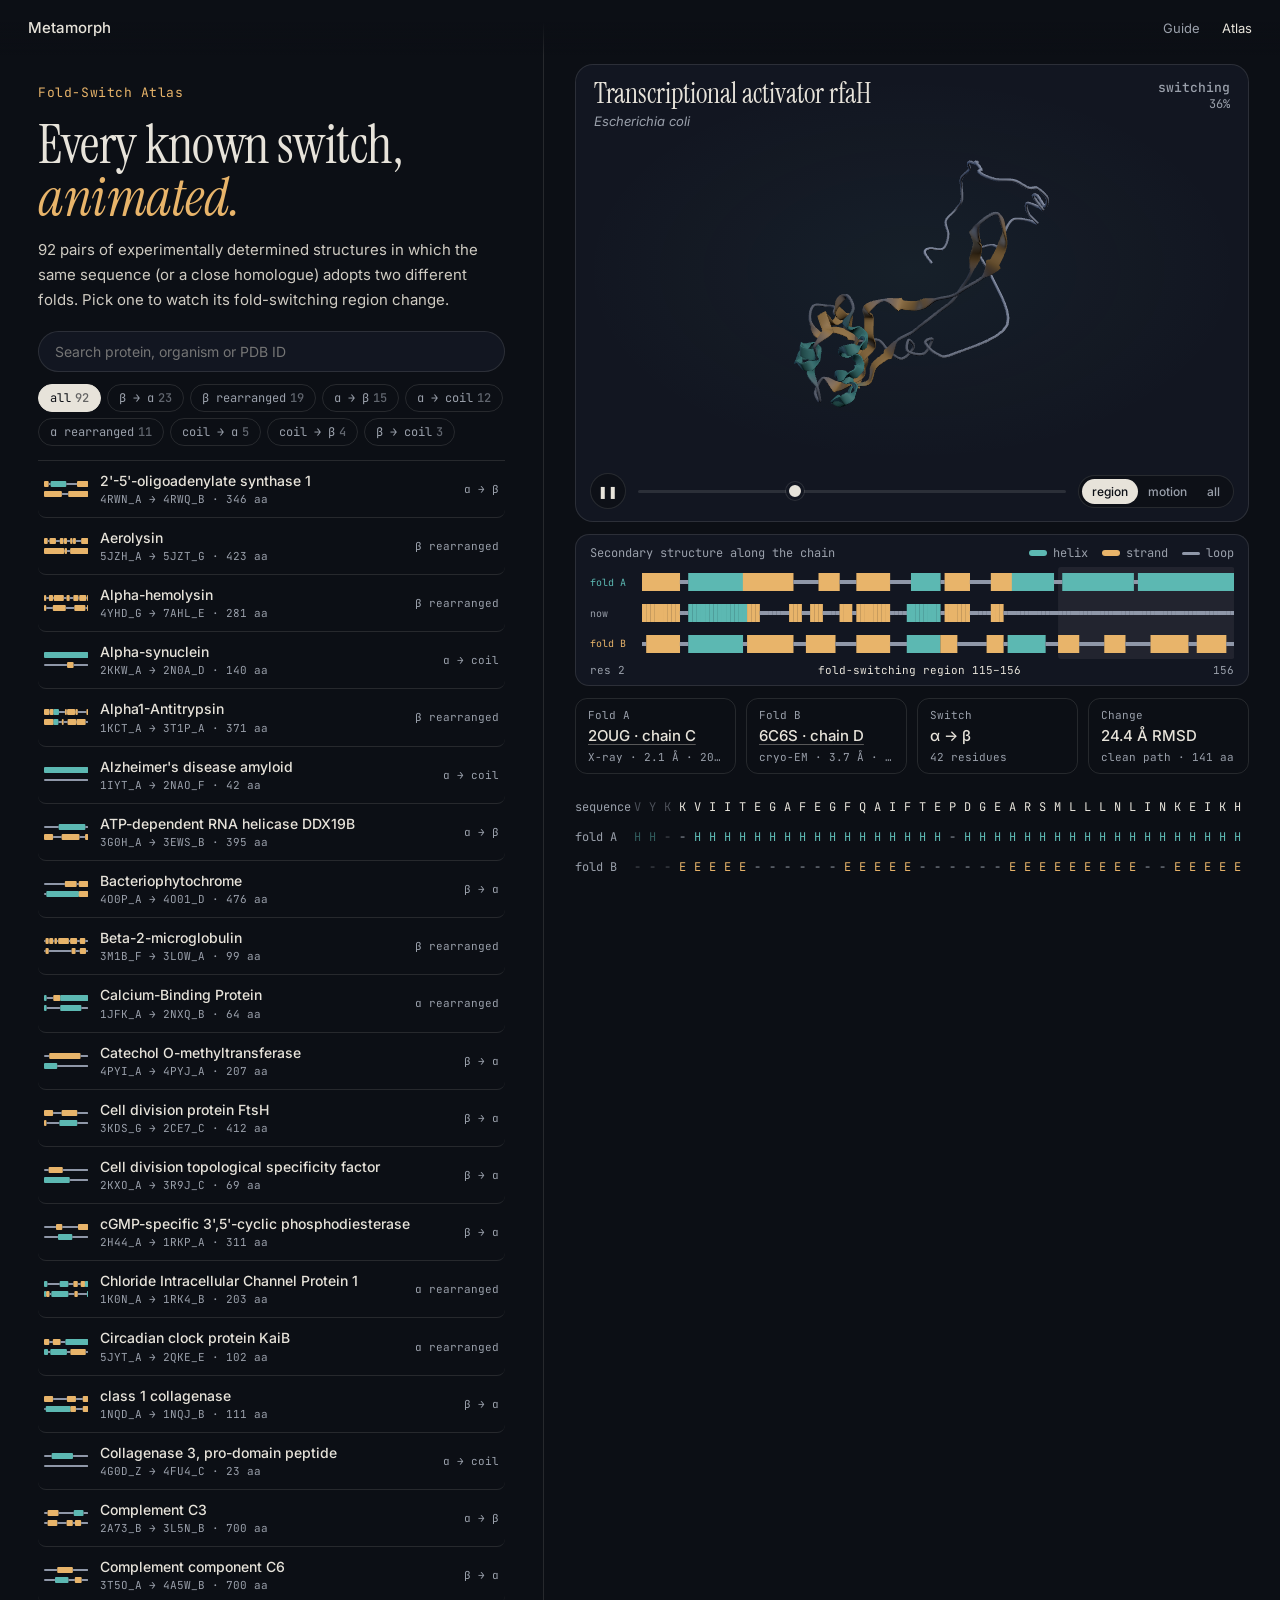
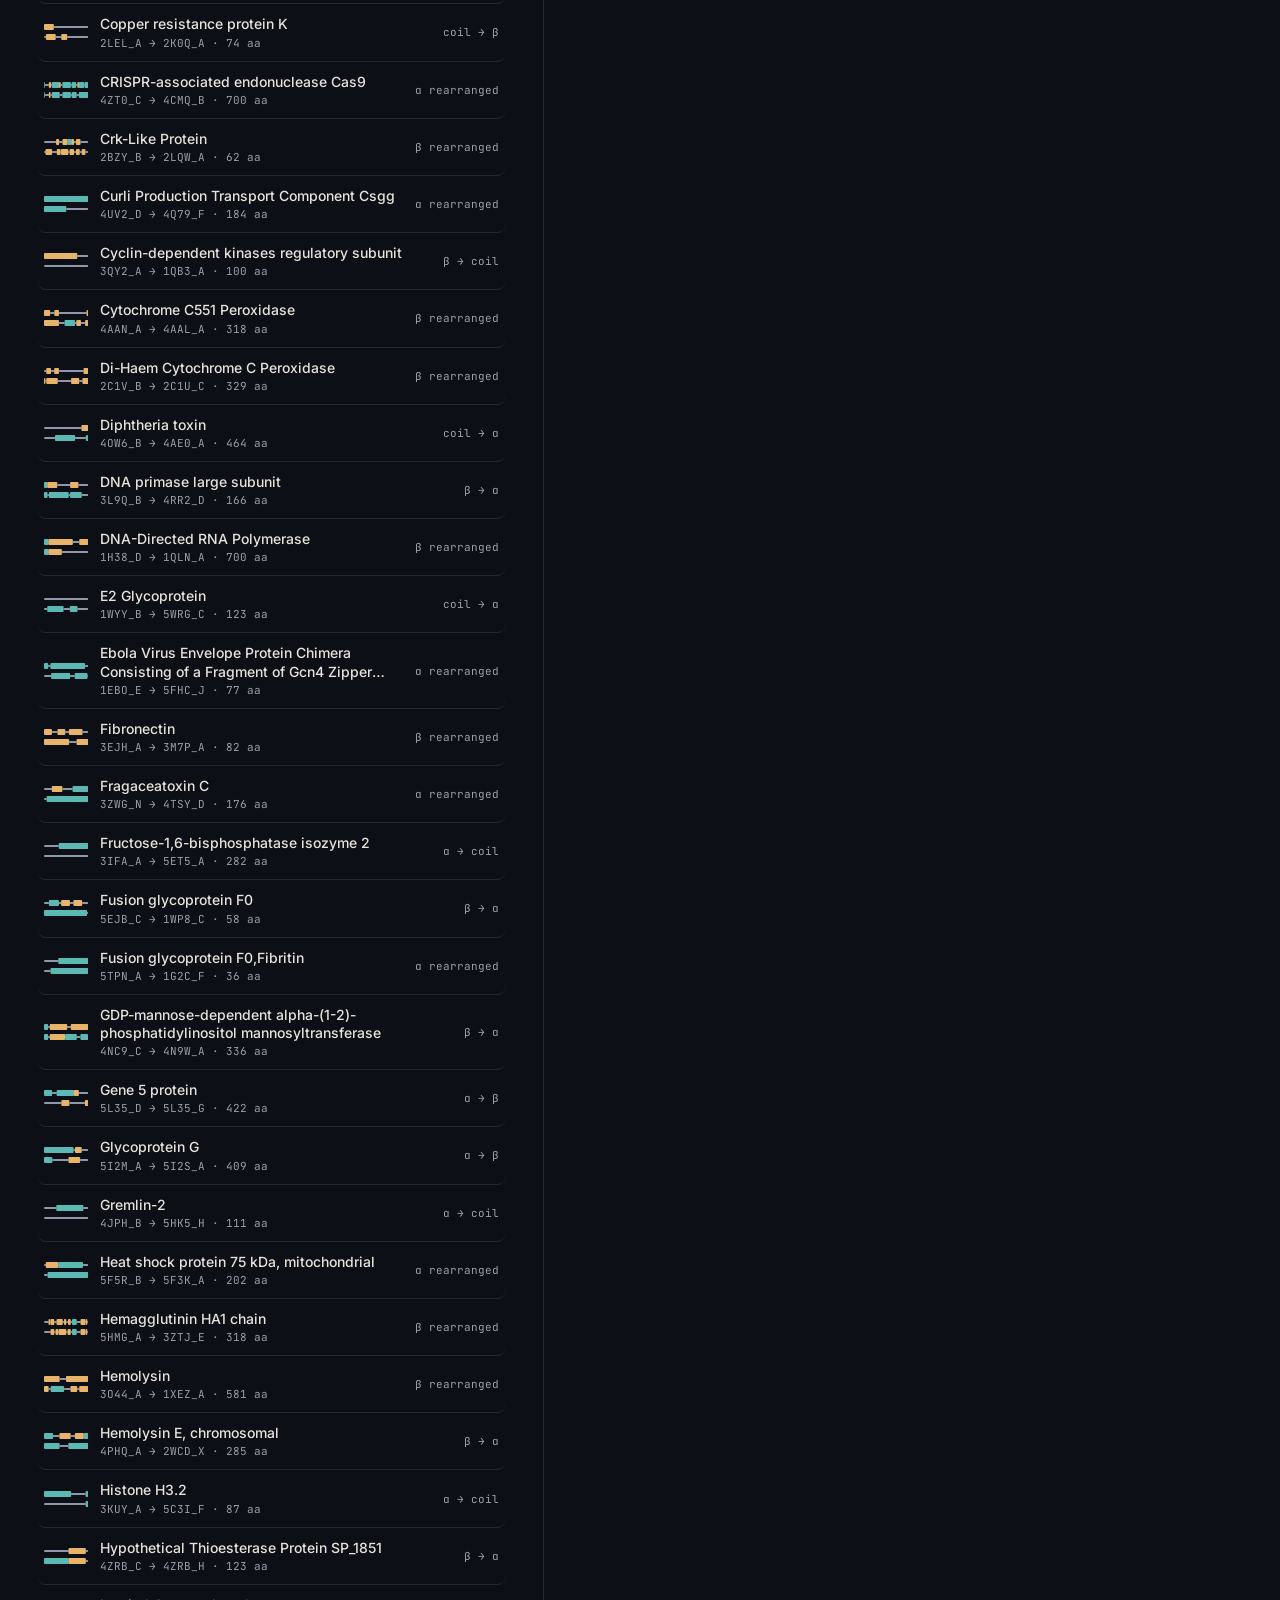
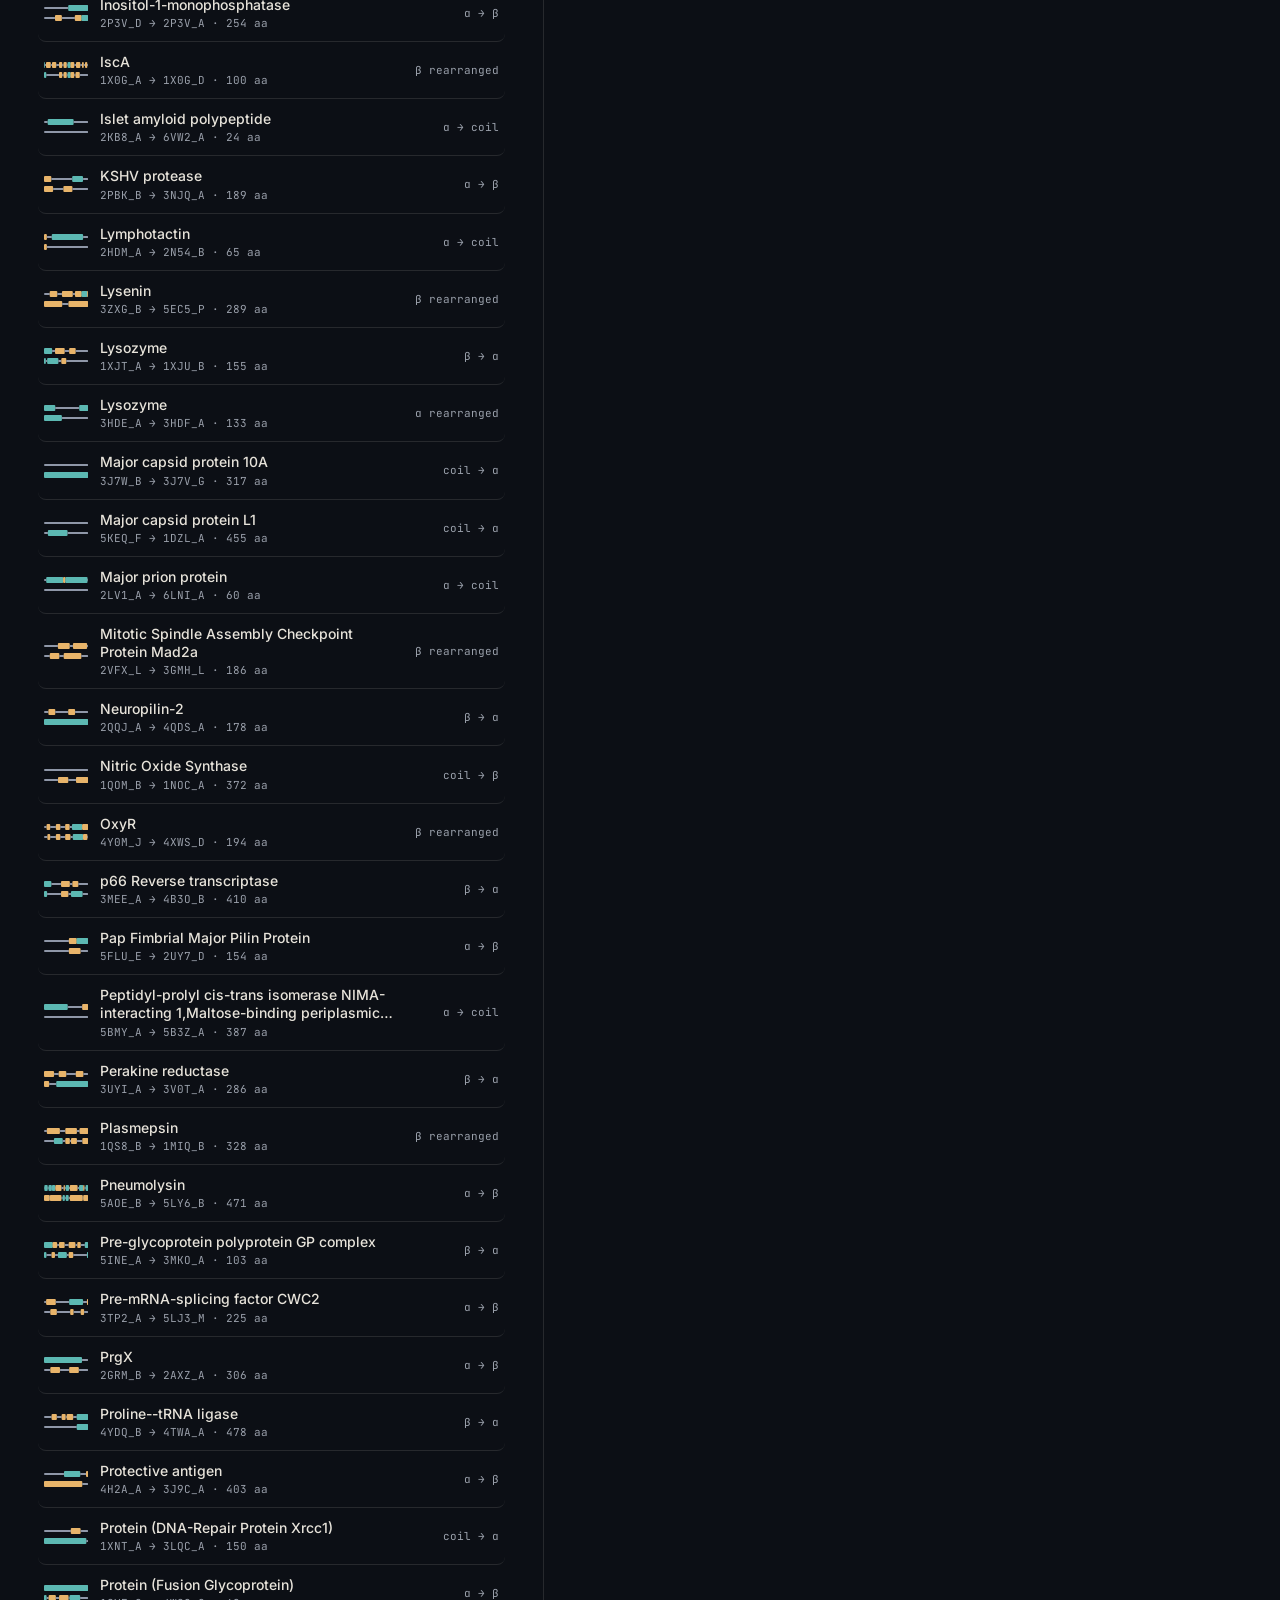
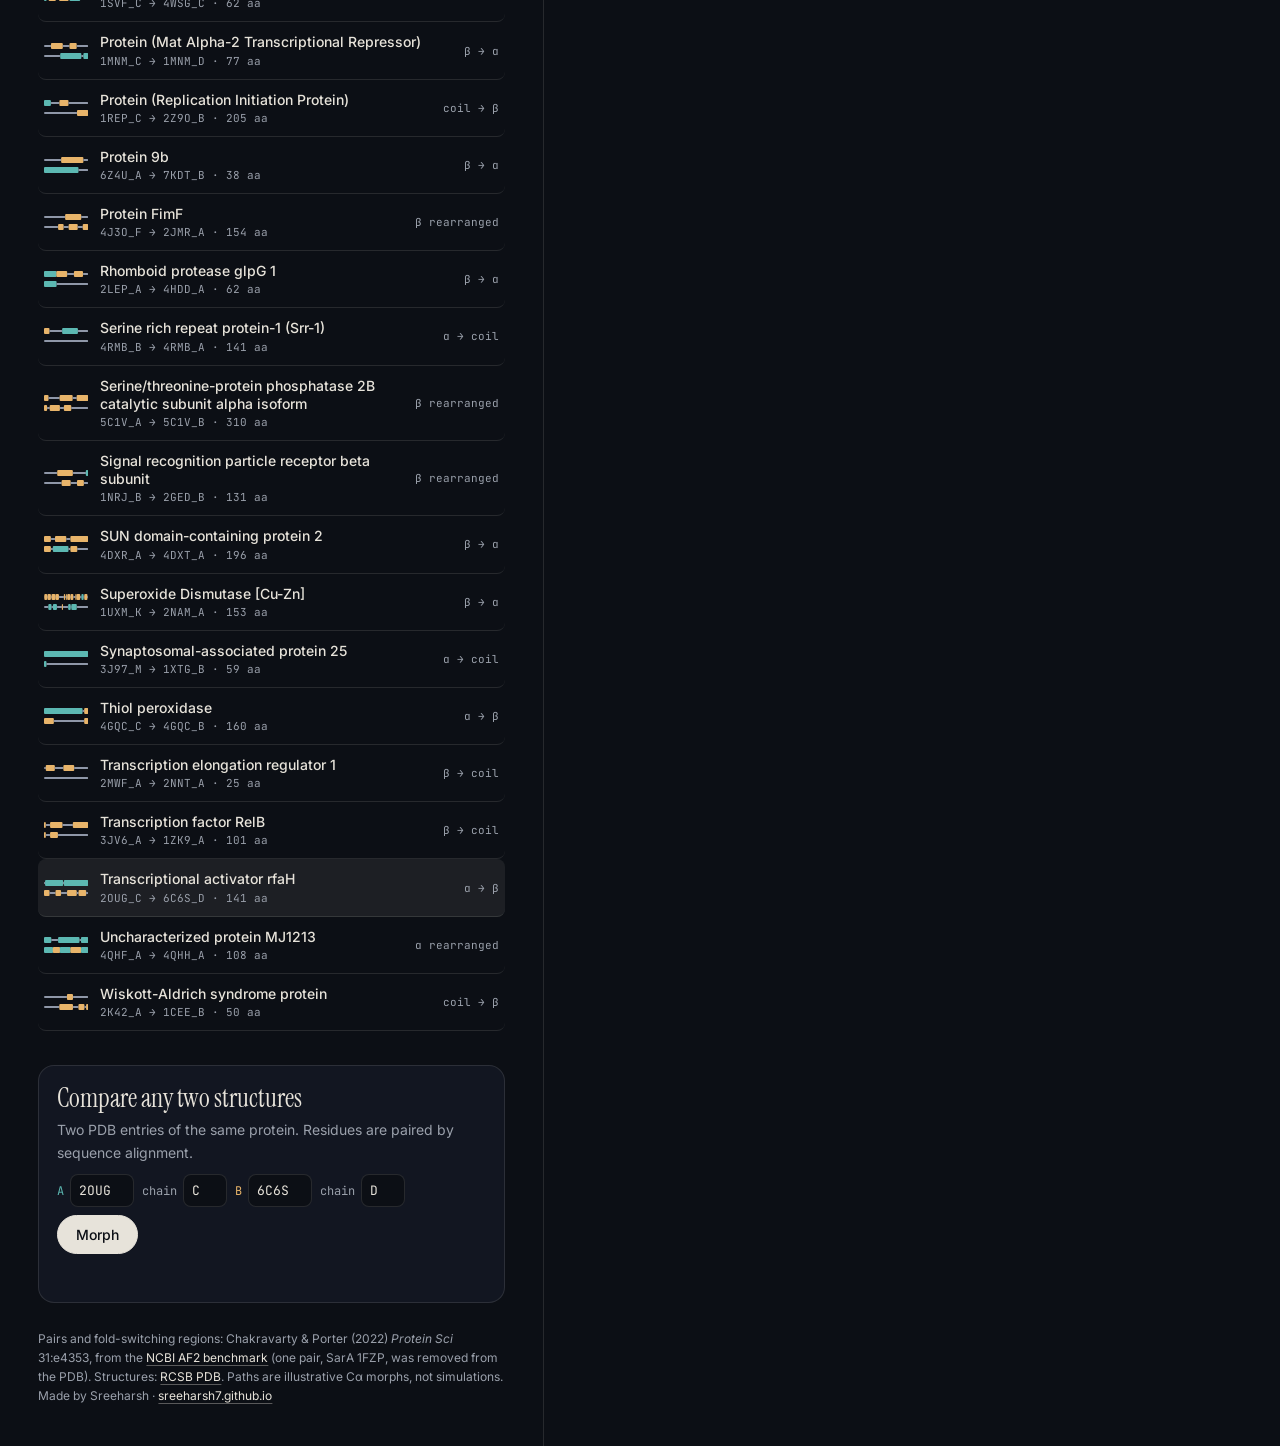
==== atlas.html @ c03bb21a "Add the Fold-Switch Atlas: 92 known fold-switching pairs, animated A searchable database page of eve" ====
<!doctype html>
<html lang="en">
<head>
<meta charset="utf-8">
<meta name="viewport" content="width=device-width, initial-scale=1, viewport-fit=cover">
<title>Fold-Switch Atlas</title>
<meta name="description" content="Every experimentally known fold-switching protein pair, animated from one fold to the other with the switching region highlighted.">
<meta name="theme-color" content="#0c0f15">
<meta property="og:title" content="Fold-Switch Atlas · Metamorph">
<meta property="og:description" content="92 experimentally known fold-switching protein pairs, each animated between its two PDB structures.">
<link rel="icon" href="data:image/svg+xml,%3Csvg xmlns='http://www.w3.org/2000/svg' viewBox='0 0 64 64'%3E%3Crect width='64' height='64' rx='14' fill='%230c0f15'/%3E%3Cpath d='M10 38c5-16 10-16 15 0s10 16 15 0' fill='none' stroke='%235cb8b2' stroke-width='6' stroke-linecap='round'/%3E%3Cpath d='M42 20h12l-6 8z' fill='%23e8b46a'/%3E%3Crect x='44' y='28' width='8' height='18' rx='2' fill='%23e8b46a'/%3E%3C/svg%3E">
<link rel="preconnect" href="https://fonts.googleapis.com">
<link rel="preconnect" href="https://fonts.gstatic.com" crossorigin>
<link href="https://fonts.googleapis.com/css2?family=Instrument+Serif:ital@0;1&family=Inter:wght@400;500;600&family=JetBrains+Mono:wght@400;500&display=swap" rel="stylesheet">
<link rel="stylesheet" href="css/style.css">
<link rel="stylesheet" href="css/atlas.css">
<script type="importmap">
{ "imports": { "three": "./vendor/three/build/three.module.min.js" } }
</script>
</head>
<body class="atlas">
<header class="topbar">
  <a class="brand" href="index.html">Metamorph</a>
  <nav class="toc" aria-label="Pages">
    <a href="index.html">Guide</a>
    <a href="atlas.html" aria-current="page">Atlas</a>
  </nav>
</header>

<div class="atlas-layout">
  <section class="panel" aria-label="Fold-switching proteins">
    <div class="panel-head">
      <p class="kicker">Fold-Switch Atlas</p>
      <h1>Every known switch, <em>animated.</em></h1>
      <p class="lede-sm"><span id="count">92</span> pairs of experimentally determined structures in which the same sequence (or a close homologue) adopts two different folds. Pick one to watch its fold-switching region change.</p>
      <div class="search">
        <input id="q" type="search" placeholder="Search protein, organism or PDB ID" autocomplete="off" spellcheck="false" aria-label="Search">
      </div>
      <div class="chips" id="chips" role="group" aria-label="Filter by switch type"></div>
    </div>
    <ol class="list" id="list" aria-label="Pairs"></ol>
    <form class="compare" id="compare">
      <h2>Compare any two structures</h2>
      <p>Two PDB entries of the same protein. Residues are paired by sequence alignment.</p>
      <div class="cmp-row">
        <label><span class="t-helix">A</span><input id="cA" value="2OUG" maxlength="4" aria-label="PDB ID A" autocomplete="off" spellcheck="false"></label>
        <label>chain<input id="cAc" value="C" maxlength="4" aria-label="Chain A" autocomplete="off"></label>
        <label><span class="t-strand">B</span><input id="cB" value="6C6S" maxlength="4" aria-label="PDB ID B" autocomplete="off" spellcheck="false"></label>
        <label>chain<input id="cBc" value="D" maxlength="4" aria-label="Chain B" autocomplete="off"></label>
        <button class="btn primary" type="submit" id="cGo">Morph</button>
      </div>
      <p class="status" id="cStatus" aria-live="polite"></p>
    </form>
    <footer class="atlas-credits">
      Pairs and fold-switching regions: Chakravarty &amp; Porter (2022) <i>Protein Sci</i> 31:e4353, from the <a href="https://github.com/ncbi/AF2_benchmark" target="_blank" rel="noopener">NCBI AF2 benchmark</a> (one pair, SarA 1FZP, was removed from the PDB). Structures: <a href="https://www.rcsb.org" target="_blank" rel="noopener">RCSB PDB</a>. Paths are illustrative Cα morphs, not simulations. Made by Sreeharsh · <a href="https://sreeharsh7.github.io" target="_blank" rel="noopener">sreeharsh7.github.io</a>
    </footer>
  </section>

  <section class="detail" aria-label="Selected pair">
    <div class="viewport">
      <canvas id="view"></canvas>
      <div class="computing" id="computing" hidden><span></span><b id="computingText">Relaxing the path…</b></div>
      <div class="vp-top">
        <div>
          <div class="d-name" id="dName">—</div>
          <div class="d-org" id="dOrg"></div>
        </div>
        <div class="d-state" id="dState"></div>
      </div>
      <div class="vp-controls">
        <button class="icon-btn" id="play" aria-label="Pause">❚❚</button>
        <input type="range" id="scrub" min="0" max="1000" value="0" aria-label="Morph progress">
        <div class="seg small" role="group" aria-label="Emphasis">
          <button class="seg-btn on" id="emRegion" title="Fade everything outside the published fold-switching region">region</button>
          <button class="seg-btn" id="emMove" title="Fade residues by how little they move">motion</button>
          <button class="seg-btn" id="emNone">all</button>
        </div>
      </div>
    </div>

    <div class="track-card">
      <div class="track-head">
        <span>Secondary structure along the chain</span>
        <span class="legend"><i class="lg helix"></i>helix <i class="lg strand"></i>strand <i class="lg coil"></i>loop</span>
      </div>
      <div class="track-wrap">
        <div class="track-rows" aria-hidden="true"><span class="t-helix">fold A</span><span>now</span><span class="t-strand">fold B</span></div>
        <svg id="track" class="track" viewBox="0 0 600 92" preserveAspectRatio="none" role="img" aria-label="Secondary structure of fold A, the current frame and fold B"></svg>
      </div>
      <div class="track-labels"><span id="tStart"></span><span id="tRegion"></span><span id="tEnd"></span></div>
    </div>

    <div class="facts">
      <div class="fact"><span>Fold A</span><b><a id="fA" target="_blank" rel="noopener"></a></b><small id="fAm"></small></div>
      <div class="fact"><span>Fold B</span><b><a id="fB" target="_blank" rel="noopener"></a></b><small id="fBm"></small></div>
      <div class="fact"><span>Switch</span><b id="fType"></b><small id="fRegion"></small></div>
      <div class="fact"><span>Change</span><b id="fRmsd"></b><small id="fQual"></small></div>
    </div>
    <div class="region-seq" id="regionSeq"></div>
  </section>
</div>
<script type="module" src="js/atlas.js"></script>
</body>
</html>
---- css/style.css ----
:root {
  --bg: #0c0f15;
  --bg-2: #121621;
  --line: rgba(231, 227, 218, 0.12);
  --text: #e7e3da;
  --muted: #9aa0ab;
  --helix: #5cb8b2;
  --strand: #e8b46a;
  --coil: #8f97a8;
  --clash: #ff5a5f;
  --serif: "Instrument Serif", Georgia, serif;
  --sans: Inter, system-ui, -apple-system, "Segoe UI", sans-serif;
  --mono: "JetBrains Mono", ui-monospace, monospace;
  --stage-w: 52vw;
}
* { box-sizing: border-box; }
html { scroll-behavior: smooth; }
body { margin: 0; background: var(--bg); color: var(--text); font: 400 17px/1.65 var(--sans); -webkit-font-smoothing: antialiased; }
a { color: var(--text); text-decoration-color: rgba(231, 227, 218, 0.35); text-underline-offset: 3px; }
a:hover { text-decoration-color: currentColor; }
::selection { background: rgba(92, 184, 178, 0.35); }

/* top bar */
.topbar { position: fixed; top: 0; left: 0; right: 0; z-index: 20; display: flex; align-items: center; justify-content: space-between; padding: 18px 28px; pointer-events: none; background: linear-gradient(var(--bg) 40%, rgba(12, 15, 21, 0)); }
.topbar a { pointer-events: auto; }
.brand { font: 500 15px var(--sans); letter-spacing: 0.01em; text-decoration: none; }
.toc { display: flex; gap: 22px; }
.toc a { font: 400 13px var(--sans); color: var(--muted); text-decoration: none; }
.toc a:hover { color: var(--text); }

/* layout: text left, sticky stage right */
.layout { display: grid; grid-template-columns: minmax(0, 1fr) var(--stage-w); }
.stage { grid-column: 2; grid-row: 1; position: sticky; top: 0; height: 100vh; height: 100dvh; }
.essay { grid-column: 1; grid-row: 1; padding: 0 clamp(24px, 5vw, 72px); }
#view { width: 100%; height: 100%; display: block; cursor: grab; touch-action: pan-y; }
#view:active { cursor: grabbing; }
.stage::before { content: ""; position: absolute; inset: 0; background: radial-gradient(60% 55% at 50% 48%, rgba(92, 184, 178, 0.07), transparent 70%); pointer-events: none; }

.stage-loading { position: absolute; inset: 0; display: flex; align-items: center; justify-content: center; gap: 12px; font: 400 13px var(--mono); color: var(--muted); transition: opacity 0.5s; }
.stage-loading span { width: 14px; height: 14px; border-radius: 50%; border: 2px solid var(--line); border-top-color: var(--helix); animation: spin 0.9s linear infinite; }
.stage-loading.done { opacity: 0; pointer-events: none; }
@keyframes spin { to { transform: rotate(360deg); } }

.stage-caption { position: absolute; left: 28px; bottom: 26px; pointer-events: none; }
.cap-name { font: 400 26px/1.15 var(--serif); }
.cap-state { font: 400 13px var(--mono); color: var(--muted); margin-top: 4px; }
.cap-state #capState { color: var(--text); transition: color 0.3s; }
.cap-pdb { margin-left: 6px; }
.legend { margin-top: 10px; font: 400 12px var(--mono); color: var(--muted); display: flex; align-items: center; gap: 6px; }
.lg { display: inline-block; width: 18px; height: 6px; border-radius: 3px; margin-left: 8px; }
.lg:first-child { margin-left: 0; }
.lg.helix { background: var(--helix); } .lg.strand { background: var(--strand); } .lg.coil { background: var(--coil); height: 3px; }
.stage-hint { position: absolute; right: 26px; bottom: 28px; font: 400 12px var(--mono); color: var(--muted); opacity: 0.7; }

/* essay */
.step { min-height: 100vh; display: flex; flex-direction: column; justify-content: center; max-width: 520px; padding: 18vh 0; }
.step.tall { min-height: 230vh; justify-content: flex-start; padding-top: 30vh; }
.hero { padding-top: 20vh; }
.kicker { font: 400 13px var(--mono); color: var(--strand); letter-spacing: 0.04em; margin: 0 0 18px; }
h1 { font: 400 clamp(52px, 7vw, 96px)/0.98 var(--serif); margin: 0 0 26px; letter-spacing: -0.01em; }
h1 em { color: var(--strand); }
h2 { font: 400 clamp(34px, 3.4vw, 46px)/1.08 var(--serif); margin: 0 0 18px; }
.lede { font-size: 19px; color: #cfcbc2; max-width: 30em; }
.num { font: 400 12px var(--mono); color: var(--muted); letter-spacing: 0.08em; margin: 0 0 10px; }
p { margin: 0 0 16px; }
strong { font-weight: 600; }
.aside, .aside-inline { color: var(--muted); font-size: 15px; }
.scroll-cue { font: 400 12px var(--mono); color: var(--muted); margin-top: 30px; animation: bob 2.4s ease-in-out infinite; }
@keyframes bob { 50% { transform: translateY(6px); } }
.t-helix { color: var(--helix); } .t-strand { color: var(--strand); } .t-coil { color: var(--coil); } .t-clash { color: var(--clash); }

/* scrub indicator for the scroll-driven morph */
.scrub { position: sticky; top: 45vh; display: flex; align-items: center; gap: 12px; margin: 18px 0 24px; font: 400 12px var(--mono); color: var(--muted); }
.scrub-bar { flex: 1; height: 3px; background: var(--line); border-radius: 3px; overflow: hidden; }
.scrub-bar i { display: block; height: 100%; width: 0; background: linear-gradient(90deg, var(--helix), var(--strand)); }

/* cards and controls */
.card { background: var(--bg-2); border: 1px solid var(--line); border-radius: 16px; padding: 18px 18px 14px; margin: 10px 0 22px; }
.ls-host { margin: -4px -4px 8px; }
.landscape { width: 100%; height: auto; display: block; overflow: visible; }
.ls-curve { fill: none; stroke-width: 2.5; stroke-linecap: round; }
.ls-fill { fill: rgba(231, 227, 218, 0.035); }
.ls-ball { stroke: var(--bg-2); stroke-width: 2; }
.ls-ball.helix { fill: var(--helix); } .ls-ball.strand { fill: var(--strand); }
.ls-barrier { stroke: rgba(231, 227, 218, 0.25); stroke-dasharray: 3 4; }
.ls-note { font: 400 11px var(--mono); fill: var(--muted); }
.ls-label { font: 500 12px var(--mono); }
.ls-label.helix { fill: var(--helix); } .ls-label.strand { fill: var(--strand); }
.ls-axis { font: 400 10px var(--mono); fill: var(--muted); letter-spacing: 0.06em; }

.ctrl { display: block; margin: 10px 0 4px; }
.ctrl > span { display: flex; justify-content: space-between; font: 400 13px var(--mono); color: var(--muted); margin-bottom: 6px; }
.ctrl b { color: var(--text); font-weight: 500; }
.ctrl.inline { display: flex; align-items: center; justify-content: space-between; gap: 12px; }
.ctrl.inline > span { margin: 0; }
input[type=range] { width: 100%; appearance: none; -webkit-appearance: none; background: transparent; height: 26px; margin: 0; cursor: pointer; }
input[type=range]::-webkit-slider-runnable-track { height: 3px; background: var(--line); border-radius: 3px; }
input[type=range]::-moz-range-track { height: 3px; background: var(--line); border-radius: 3px; }
input[type=range]::-webkit-slider-thumb { -webkit-appearance: none; width: 18px; height: 18px; border-radius: 50%; background: var(--text); margin-top: -7.5px; border: 3px solid var(--bg-2); box-shadow: 0 0 0 1px var(--line); }
input[type=range]::-moz-range-thumb { width: 14px; height: 14px; border-radius: 50%; background: var(--text); border: 3px solid var(--bg-2); }
input[type=range]:disabled { opacity: 0.35; cursor: default; }
input[type=range]:focus-visible { outline: 2px solid var(--helix); outline-offset: 4px; border-radius: 4px; }
.ctrl-note, .readout { font: 400 13px var(--mono); color: var(--muted); margin: 8px 0 0; min-height: 1.6em; }

.toggle { display: flex; align-items: center; gap: 12px; cursor: pointer; font-size: 15px; margin: 8px 0 4px; }
.toggle input { appearance: none; -webkit-appearance: none; flex: 0 0 auto; width: 40px; height: 22px; border-radius: 11px; background: var(--line); position: relative; cursor: pointer; transition: background 0.2s; margin: 0; }
.toggle input::after { content: ""; position: absolute; top: 3px; left: 3px; width: 16px; height: 16px; border-radius: 50%; background: var(--text); transition: transform 0.2s; }
.toggle input:checked { background: var(--strand); }
.toggle input:checked::after { transform: translateX(18px); background: var(--bg); }
.toggle input:focus-visible { outline: 2px solid var(--helix); outline-offset: 3px; }

.btn { font: 500 14px var(--sans); color: var(--text); background: rgba(231, 227, 218, 0.06); border: 1px solid var(--line); border-radius: 999px; padding: 10px 18px; cursor: pointer; text-decoration: none; display: inline-flex; align-items: center; gap: 6px; transition: background 0.2s, border-color 0.2s; }
.btn:hover { background: rgba(231, 227, 218, 0.11); border-color: rgba(231, 227, 218, 0.25); }
.btn.primary { background: var(--text); color: var(--bg); border-color: var(--text); }
.btn.primary:hover { background: #fff; }
.btn.ghost { background: transparent; }
.btn:disabled { opacity: 0.45; cursor: default; }
.btn:focus-visible, .seg-btn:focus-visible { outline: 2px solid var(--helix); outline-offset: 3px; }
.row { display: flex; gap: 10px; align-items: center; flex-wrap: wrap; margin: 12px 0 4px; }
.links { display: flex; gap: 10px; flex-wrap: wrap; margin: 8px 0 22px; }

.seg { display: inline-flex; border: 1px solid var(--line); border-radius: 999px; padding: 3px; margin-bottom: 8px; }
.seg-btn { font: 500 13px var(--sans); color: var(--muted); background: transparent; border: 0; border-radius: 999px; padding: 7px 14px; cursor: pointer; }
.seg-btn.on { background: var(--text); color: var(--bg); }

.pop { margin-top: 12px; }
.pop-bar { display: flex; height: 8px; border-radius: 4px; overflow: hidden; background: var(--line); }
.pop-bar i { display: block; height: 100%; transition: width 0.3s; }
#popA { background: var(--helix); } #popB { background: var(--strand); }
.pop-labels { display: flex; justify-content: space-between; font: 400 12px var(--mono); margin-top: 6px; }

.wait { display: flex; align-items: center; gap: 10px; font: 400 12px var(--mono); color: var(--muted); margin-top: 10px; min-height: 18px; }
.wait-bar { flex: 1; height: 3px; background: var(--line); border-radius: 3px; overflow: hidden; }
.wait-bar i { display: block; height: 100%; width: 0; background: var(--strand); }

/* your own */
.yours .pair { display: grid; grid-template-columns: 1fr 1fr; gap: 14px; }
.yours fieldset { border: 1px solid var(--line); border-radius: 12px; padding: 10px 12px 12px; margin: 0; min-width: 0; }
.yours legend { font: 500 12px var(--mono); padding: 0 6px; }
.yours label { display: flex; align-items: center; justify-content: space-between; gap: 8px; font: 400 12px var(--mono); color: var(--muted); margin-top: 8px; }
.yours input:not([type]), .yours input[type=number] { width: 84px; background: var(--bg); color: var(--text); border: 1px solid var(--line); border-radius: 8px; padding: 6px 8px; font: 400 13px var(--mono); text-transform: uppercase; }
.yours input[type=number] { text-transform: none; }
.yours input:focus-visible { outline: 2px solid var(--helix); outline-offset: 1px; }
.yours .file input { width: 100%; max-width: 150px; font: 400 11px var(--mono); color: var(--muted); }
.status { font: 400 13px var(--mono); color: var(--muted); }
.status.err { color: var(--clash); }
.status.ok { color: var(--helix); }
body.dragging .yours { border-color: var(--strand); }

.refs { margin-top: 6px; font-size: 14px; color: var(--muted); }
.refs summary { cursor: pointer; font: 400 13px var(--mono); }
.refs ul { padding-left: 18px; margin: 10px 0 0; }
.refs li { margin-bottom: 6px; }

.credits { min-height: 0; padding: 14vh 0 18vh; }
.credits dl { display: grid; grid-template-columns: 110px 1fr; gap: 10px 16px; font-size: 14px; margin: 0; }
.credits dt { color: var(--muted); font: 400 12px/1.9 var(--mono); }
.credits dd { margin: 0; }
.source { font: 400 12px var(--mono); color: var(--muted); margin-top: 26px; }

/* phone: stage pinned on top, text underneath */
@media (max-width: 860px) {
  :root { --stage-h: 44vh; }
  body { font-size: 16px; }
  .layout { display: block; }
  .stage { position: sticky; top: 0; height: var(--stage-h); z-index: 5; background: var(--bg); }
  .stage::after { content: ""; position: absolute; left: 0; right: 0; top: 100%; height: 28px; background: linear-gradient(var(--bg), rgba(12, 15, 21, 0)); pointer-events: none; }
  .essay { padding: 0 16px; position: relative; }
  .step { min-height: 75vh; padding: 8vh 0; max-width: none; justify-content: flex-start; }
  .step.tall { min-height: 170vh; padding-top: 6vh; }
  .scrub { top: calc(var(--stage-h) + 12px); background: var(--bg); padding: 8px 0; margin: 10px 0 18px; }
  .hero { min-height: 60vh; padding-top: 4vh; }
  h1 { font-size: 50px; }
  h2 { font-size: 34px; }
  .topbar { padding: 12px 16px; background: linear-gradient(var(--bg), rgba(12, 15, 21, 0)); }
  .toc { display: none; }
  .stage-caption { left: 16px; bottom: 10px; }
  .cap-name { font-size: 20px; }
  .legend { display: none; }
  .stage-hint { display: none; }
  .yours .pair { grid-template-columns: 1fr; }
  .credits dl { grid-template-columns: 1fr; gap: 2px; }
  .credits dd { margin-bottom: 10px; }
}
@media (prefers-reduced-motion: reduce) {
  html { scroll-behavior: auto; }
  .scroll-cue { animation: none; }
}
---- css/atlas.css ----
/* Fold-Switch Atlas: list on the left, sticky viewer and details on the right */
.atlas .toc a[aria-current] { color: var(--text); }
.atlas-layout { display: grid; grid-template-columns: minmax(340px, 0.85fr) 1.15fr; min-height: 100vh; }
.panel { padding: 84px clamp(20px, 3vw, 40px) 40px; border-right: 1px solid var(--line); min-width: 0; }
.panel h1 { font-size: clamp(40px, 4.2vw, 60px); margin-bottom: 14px; }
.lede-sm { color: #cfcbc2; font-size: 15px; margin-bottom: 18px; }

.search input { width: 100%; background: var(--bg-2); color: var(--text); border: 1px solid var(--line); border-radius: 999px; padding: 11px 16px; font: 400 14px var(--sans); }
.search input:focus-visible { outline: 2px solid var(--helix); outline-offset: 2px; }
.chips { display: flex; flex-wrap: wrap; gap: 6px; margin: 12px 0 14px; }
.chip { font: 400 12px var(--mono); color: var(--muted); background: transparent; border: 1px solid var(--line); border-radius: 999px; padding: 5px 11px; cursor: pointer; }
.chip:hover { color: var(--text); }
.chip.on { background: var(--text); color: var(--bg); border-color: var(--text); }
.chip b { font-weight: 500; opacity: 0.6; margin-left: 4px; }
.chip:focus-visible { outline: 2px solid var(--helix); outline-offset: 2px; }

.list { list-style: none; margin: 0; padding: 0; border-top: 1px solid var(--line); }
.item { display: grid; grid-template-columns: 44px 1fr auto; gap: 12px; align-items: center; padding: 11px 6px; border-bottom: 1px solid var(--line); cursor: pointer; border-radius: 8px; }
.item:hover { background: rgba(231, 227, 218, 0.04); }
.item.on { background: rgba(231, 227, 218, 0.08); }
.item:focus-visible { outline: 2px solid var(--helix); outline-offset: -2px; }
.item .spark { width: 44px; height: 22px; display: block; }
.item .nm { font-size: 14px; font-weight: 500; line-height: 1.3; overflow: hidden; text-overflow: ellipsis; display: -webkit-box; -webkit-line-clamp: 2; -webkit-box-orient: vertical; }
.item .sub { font: 400 11px var(--mono); color: var(--muted); margin-top: 2px; white-space: nowrap; overflow: hidden; text-overflow: ellipsis; }
.item .tag { font: 400 11px var(--mono); color: var(--muted); white-space: nowrap; text-align: right; }
.empty { color: var(--muted); font: 400 13px var(--mono); padding: 18px 6px; }

.compare { margin-top: 34px; padding: 18px; border: 1px solid var(--line); border-radius: 16px; background: var(--bg-2); }
.compare h2 { font-size: 26px; margin: 0 0 6px; }
.compare p { font-size: 14px; color: var(--muted); margin: 0 0 10px; }
.cmp-row { display: flex; flex-wrap: wrap; gap: 8px; align-items: center; }
.cmp-row label { display: flex; align-items: center; gap: 6px; font: 400 12px var(--mono); color: var(--muted); }
.cmp-row input { width: 64px; background: var(--bg); color: var(--text); border: 1px solid var(--line); border-radius: 8px; padding: 7px 8px; font: 400 13px var(--mono); text-transform: uppercase; }
.cmp-row input[maxlength="4"][id$="c"] { width: 44px; }
.cmp-row input:focus-visible { outline: 2px solid var(--helix); outline-offset: 1px; }
.compare .status { margin: 10px 0 0; min-height: 1.4em; }
.atlas-credits { margin-top: 26px; font-size: 12px; color: var(--muted); line-height: 1.6; }

/* right side */
.detail { position: sticky; top: 0; height: 100vh; height: 100dvh; display: flex; flex-direction: column; padding: 64px clamp(16px, 2.4vw, 32px) 18px; gap: 12px; min-width: 0; }
.viewport { position: relative; flex: 1 1 auto; min-height: 260px; border-radius: 18px; background: radial-gradient(70% 60% at 50% 45%, rgba(92, 184, 178, 0.06), transparent 70%), var(--bg-2); border: 1px solid var(--line); overflow: hidden; }
.viewport #view { position: absolute; inset: 0; }
.vp-top { position: absolute; left: 18px; right: 18px; top: 14px; display: flex; justify-content: space-between; gap: 12px; pointer-events: none; }
.d-name { font: 400 28px/1.1 var(--serif); }
.d-org { font: italic 400 13px var(--sans); color: var(--muted); margin-top: 3px; }
.d-state { font: 400 12px var(--mono); color: var(--muted); text-align: right; white-space: nowrap; }
.d-state b { display: block; font-weight: 500; font-size: 13px; }
.vp-controls { position: absolute; left: 14px; right: 14px; bottom: 12px; display: flex; align-items: center; gap: 12px; }
.icon-btn { flex: 0 0 auto; width: 36px; height: 36px; border-radius: 50%; border: 1px solid var(--line); background: rgba(12, 15, 21, 0.7); color: var(--text); font: 500 12px var(--sans); cursor: pointer; }
.icon-btn:focus-visible { outline: 2px solid var(--helix); outline-offset: 2px; }
.vp-controls input[type=range] { flex: 1 1 auto; min-width: 60px; }
.seg.small { margin: 0; background: rgba(12, 15, 21, 0.7); flex: 0 0 auto; }
.seg.small .seg-btn { padding: 5px 10px; font-size: 12px; }
.computing { position: absolute; inset: 0; display: flex; align-items: center; justify-content: center; gap: 10px; font: 400 13px var(--mono); color: var(--muted); background: rgba(18, 22, 33, 0.55); }
.computing[hidden] { display: none; }
.computing b { font-weight: 400; }
.computing span { width: 14px; height: 14px; border-radius: 50%; border: 2px solid var(--line); border-top-color: var(--helix); animation: spin 0.9s linear infinite; }

.track-card { flex: 0 0 auto; border: 1px solid var(--line); border-radius: 14px; padding: 10px 14px 8px; background: var(--bg-2); }
.track-head { display: flex; justify-content: space-between; align-items: center; font: 400 12px var(--mono); color: var(--muted); margin-bottom: 6px; gap: 10px; }
.track-head .legend { margin: 0; }
.track { width: 100%; height: 92px; display: block; }
.track .row-label { font: 400 10px var(--mono); fill: var(--muted); }
.track-labels { display: flex; justify-content: space-between; font: 400 11px var(--mono); color: var(--muted); margin-top: 4px; }
#tRegion { color: var(--text); }

.facts { flex: 0 0 auto; display: grid; grid-template-columns: repeat(4, minmax(0, 1fr)); gap: 10px; }
.fact { border: 1px solid var(--line); border-radius: 12px; padding: 9px 12px; min-width: 0; }
.fact span { display: block; font: 400 11px var(--mono); color: var(--muted); }
.fact b { display: block; font-weight: 500; font-size: 15px; margin: 2px 0 1px; white-space: nowrap; overflow: hidden; text-overflow: ellipsis; }
.fact small { display: block; font: 400 11px var(--mono); color: var(--muted); white-space: nowrap; overflow: hidden; text-overflow: ellipsis; }
.fact small.warn { color: var(--strand); }
.region-seq { flex: 0 0 auto; font: 400 12px/1.5 var(--mono); color: var(--muted); overflow-x: auto; white-space: nowrap; padding-bottom: 2px; }
.region-seq .r { display: inline-block; width: 1.25em; text-align: center; border-radius: 3px; }
.region-seq .r.h { color: var(--helix); } .region-seq .r.e { color: var(--strand); }
.region-seq .row { display: block; }
.region-seq .lab { display: inline-block; width: 4.6em; color: var(--muted); }

@media (max-width: 980px) {
  .atlas-layout { display: flex; flex-direction: column-reverse; }
  .detail { position: relative; height: auto; padding: 56px 16px 8px; }
  .viewport { flex: none; height: 52vh; min-height: 300px; }
  .panel { border-right: 0; padding: 16px 16px 40px; }
  .facts { grid-template-columns: repeat(2, minmax(0, 1fr)); }
  .d-name { font-size: 22px; }
  .vp-controls { gap: 8px; }
  .seg.small .seg-btn { padding: 5px 8px; font-size: 11px; }
}
@media (max-width: 860px) {
  .atlas .topbar .toc { display: flex; }
}
.track-wrap { display: flex; gap: 10px; align-items: stretch; }
.track-rows { flex: 0 0 auto; display: flex; flex-direction: column; justify-content: space-around; font: 400 10px var(--mono); color: var(--muted); width: 42px; }
.track-wrap .track { flex: 1 1 auto; min-width: 0; }
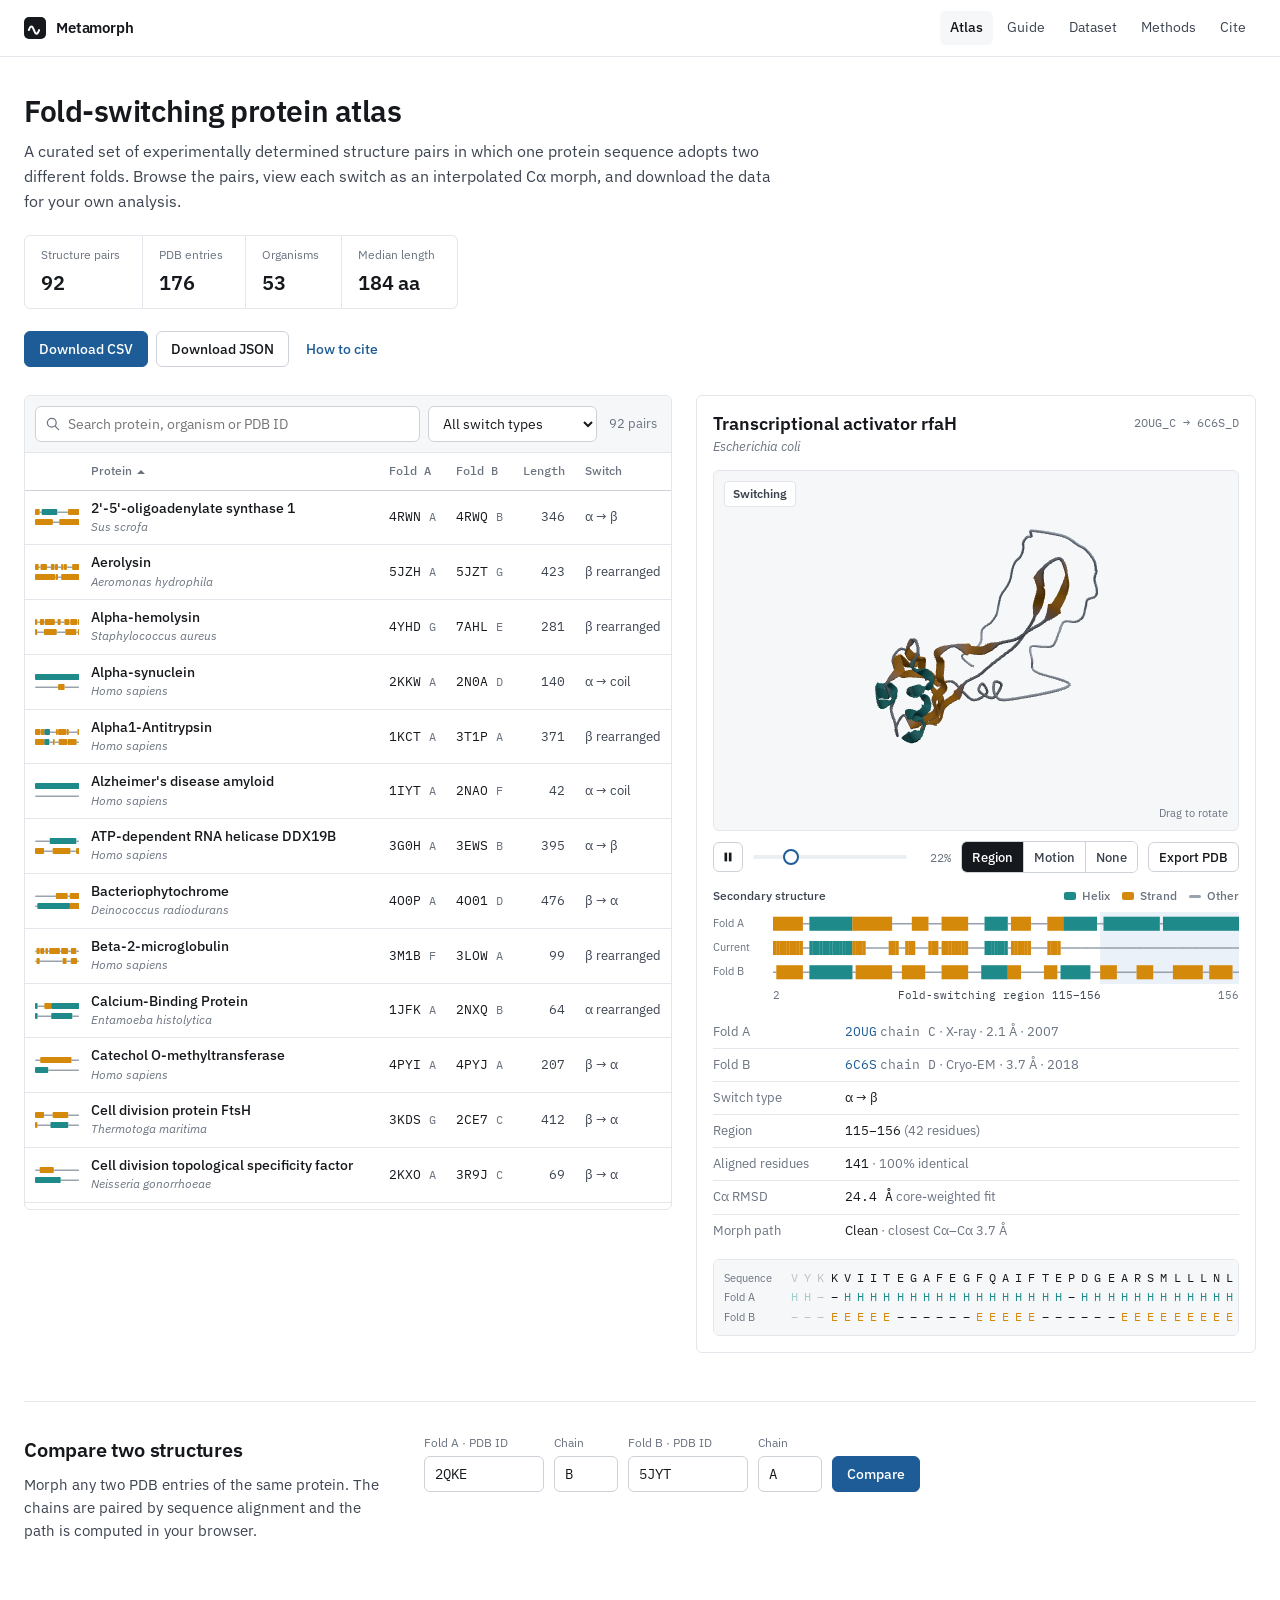
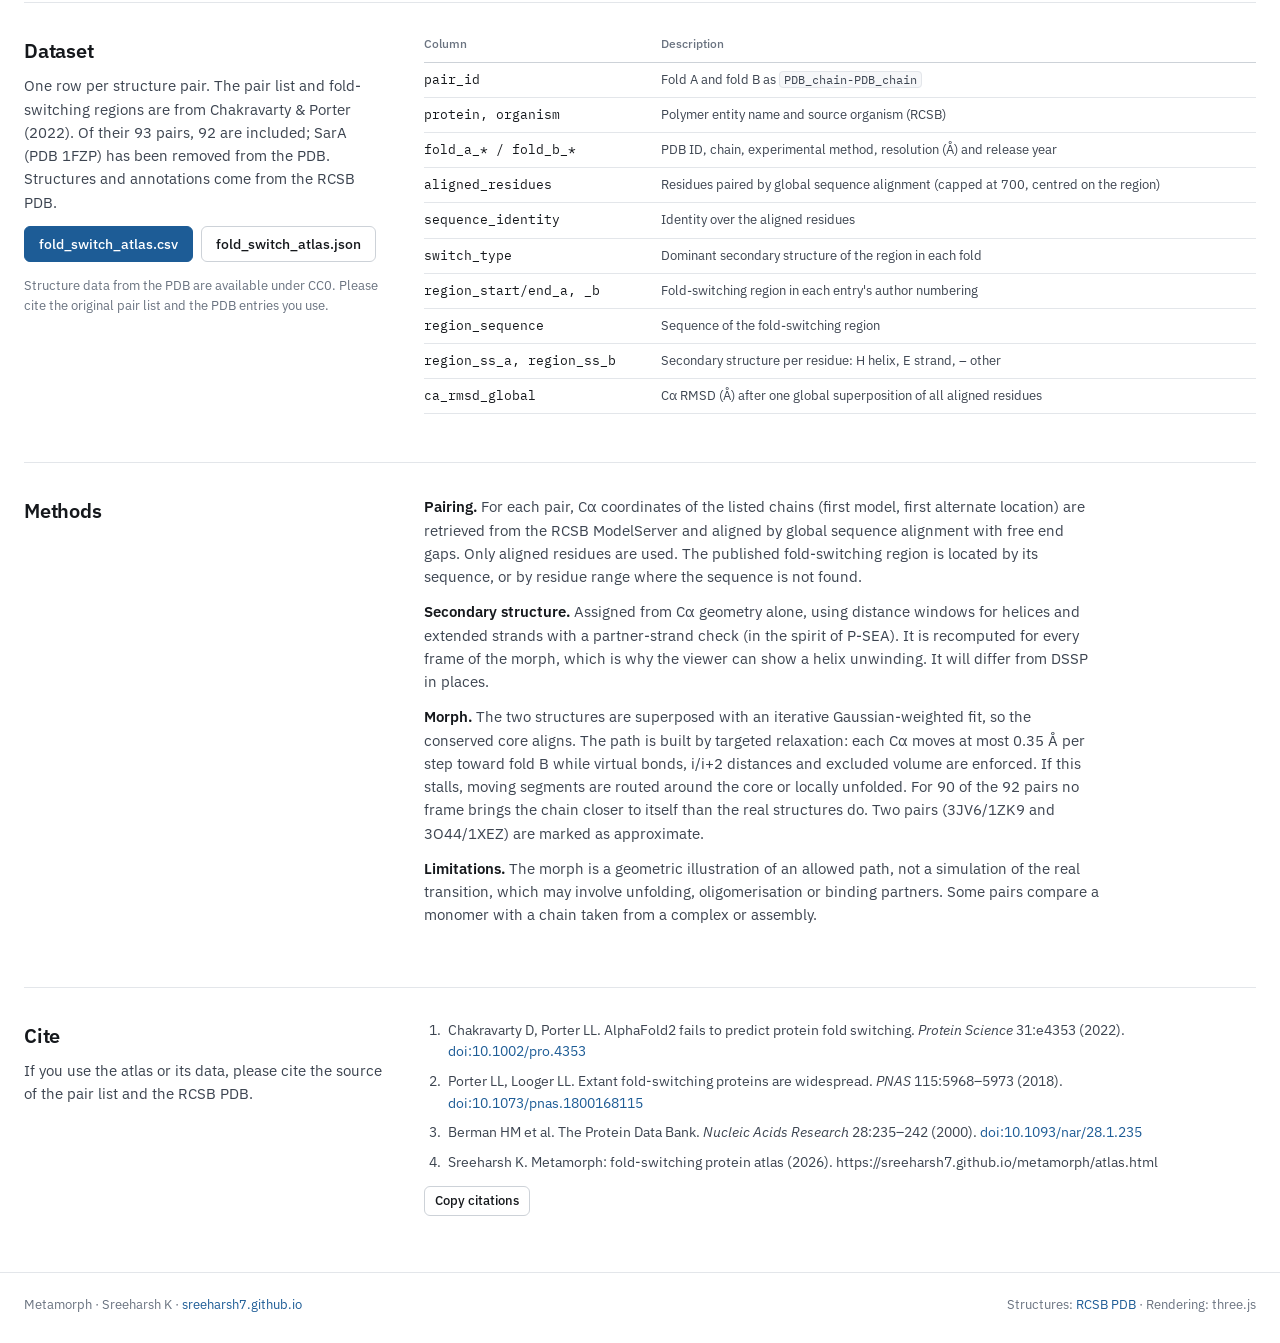
==== commit 3e1200ce: "Redesign the atlas as a public dataset page and restyle the guide Light, data-first design shared by" ====
--- a/atlas.html
+++ b/atlas.html
@@ -3,102 +3,208 @@
 <head>
 <meta charset="utf-8">
 <meta name="viewport" content="width=device-width, initial-scale=1, viewport-fit=cover">
-<title>Fold-Switch Atlas</title>
-<meta name="description" content="Every experimentally known fold-switching protein pair, animated from one fold to the other with the switching region highlighted.">
-<meta name="theme-color" content="#0c0f15">
-<meta property="og:title" content="Fold-Switch Atlas · Metamorph">
-<meta property="og:description" content="92 experimentally known fold-switching protein pairs, each animated between its two PDB structures.">
-<link rel="icon" href="data:image/svg+xml,%3Csvg xmlns='http://www.w3.org/2000/svg' viewBox='0 0 64 64'%3E%3Crect width='64' height='64' rx='14' fill='%230c0f15'/%3E%3Cpath d='M10 38c5-16 10-16 15 0s10 16 15 0' fill='none' stroke='%235cb8b2' stroke-width='6' stroke-linecap='round'/%3E%3Cpath d='M42 20h12l-6 8z' fill='%23e8b46a'/%3E%3Crect x='44' y='28' width='8' height='18' rx='2' fill='%23e8b46a'/%3E%3C/svg%3E">
+<title>Fold-Switching Protein Atlas</title>
+<meta name="description" content="A curated, downloadable set of 92 experimentally determined protein structure pairs in which one sequence adopts two different folds, with an interactive structure viewer.">
+<meta name="theme-color" content="#ffffff">
+<meta property="og:title" content="Fold-Switching Protein Atlas">
+<meta property="og:description" content="92 experimentally determined fold-switching structure pairs. Browse, visualise and download.">
+<link rel="icon" href="data:image/svg+xml,%3Csvg xmlns='http://www.w3.org/2000/svg' viewBox='0 0 32 32'%3E%3Crect width='32' height='32' rx='6' fill='%2315181c'/%3E%3Cpath d='M7 19c2.5-7 5-7 7.5 0s5 7 7.5 0' fill='none' stroke='%23ffffff' stroke-width='2.6' stroke-linecap='round'/%3E%3C/svg%3E">
 <link rel="preconnect" href="https://fonts.googleapis.com">
 <link rel="preconnect" href="https://fonts.gstatic.com" crossorigin>
-<link href="https://fonts.googleapis.com/css2?family=Instrument+Serif:ital@0;1&family=Inter:wght@400;500;600&family=JetBrains+Mono:wght@400;500&display=swap" rel="stylesheet">
-<link rel="stylesheet" href="css/style.css">
+<link href="https://fonts.googleapis.com/css2?family=IBM+Plex+Mono:wght@400;500&family=IBM+Plex+Sans:wght@400;500;600&display=swap" rel="stylesheet">
+<link rel="stylesheet" href="css/base.css">
 <link rel="stylesheet" href="css/atlas.css">
 <script type="importmap">
 { "imports": { "three": "./vendor/three/build/three.module.min.js" } }
 </script>
 </head>
-<body class="atlas">
-<header class="topbar">
-  <a class="brand" href="index.html">Metamorph</a>
-  <nav class="toc" aria-label="Pages">
-    <a href="index.html">Guide</a>
-    <a href="atlas.html" aria-current="page">Atlas</a>
-  </nav>
+<body>
+<header class="site-header">
+  <div class="wrap header-row">
+    <a class="brand" href="atlas.html"><span class="mark" aria-hidden="true"></span>Metamorph</a>
+    <nav class="nav" aria-label="Main">
+      <a href="atlas.html" aria-current="page">Atlas</a>
+      <a href="index.html">Guide</a>
+      <a href="#dataset">Dataset</a>
+      <a href="#methods">Methods</a>
+      <a href="#cite">Cite</a>
+    </nav>
+  </div>
 </header>
 
-<div class="atlas-layout">
-  <section class="panel" aria-label="Fold-switching proteins">
-    <div class="panel-head">
-      <p class="kicker">Fold-Switch Atlas</p>
-      <h1>Every known switch, <em>animated.</em></h1>
-      <p class="lede-sm"><span id="count">92</span> pairs of experimentally determined structures in which the same sequence (or a close homologue) adopts two different folds. Pick one to watch its fold-switching region change.</p>
-      <div class="search">
-        <input id="q" type="search" placeholder="Search protein, organism or PDB ID" autocomplete="off" spellcheck="false" aria-label="Search">
-      </div>
-      <div class="chips" id="chips" role="group" aria-label="Filter by switch type"></div>
-    </div>
-    <ol class="list" id="list" aria-label="Pairs"></ol>
-    <form class="compare" id="compare">
-      <h2>Compare any two structures</h2>
-      <p>Two PDB entries of the same protein. Residues are paired by sequence alignment.</p>
-      <div class="cmp-row">
-        <label><span class="t-helix">A</span><input id="cA" value="2OUG" maxlength="4" aria-label="PDB ID A" autocomplete="off" spellcheck="false"></label>
-        <label>chain<input id="cAc" value="C" maxlength="4" aria-label="Chain A" autocomplete="off"></label>
-        <label><span class="t-strand">B</span><input id="cB" value="6C6S" maxlength="4" aria-label="PDB ID B" autocomplete="off" spellcheck="false"></label>
-        <label>chain<input id="cBc" value="D" maxlength="4" aria-label="Chain B" autocomplete="off"></label>
-        <button class="btn primary" type="submit" id="cGo">Morph</button>
-      </div>
-      <p class="status" id="cStatus" aria-live="polite"></p>
-    </form>
-    <footer class="atlas-credits">
-      Pairs and fold-switching regions: Chakravarty &amp; Porter (2022) <i>Protein Sci</i> 31:e4353, from the <a href="https://github.com/ncbi/AF2_benchmark" target="_blank" rel="noopener">NCBI AF2 benchmark</a> (one pair, SarA 1FZP, was removed from the PDB). Structures: <a href="https://www.rcsb.org" target="_blank" rel="noopener">RCSB PDB</a>. Paths are illustrative Cα morphs, not simulations. Made by Sreeharsh · <a href="https://sreeharsh7.github.io" target="_blank" rel="noopener">sreeharsh7.github.io</a>
-    </footer>
-  </section>
-
-  <section class="detail" aria-label="Selected pair">
-    <div class="viewport">
-      <canvas id="view"></canvas>
-      <div class="computing" id="computing" hidden><span></span><b id="computingText">Relaxing the path…</b></div>
-      <div class="vp-top">
+<main>
+  <section class="intro wrap">
+    <h1>Fold-switching protein atlas</h1>
+    <p class="intro-text">A curated set of experimentally determined structure pairs in which one protein sequence adopts two different folds. Browse the pairs, view each switch as an interpolated Cα morph, and download the data for your own analysis.</p>
+    <dl class="stats">
+      <div><dt>Structure pairs</dt><dd id="sPairs">92</dd></div>
+      <div><dt>PDB entries</dt><dd id="sEntries">–</dd></div>
+      <div><dt>Organisms</dt><dd id="sOrgs">–</dd></div>
+      <div><dt>Median length</dt><dd id="sLen">–</dd></div>
+    </dl>
+    <div class="actions">
+      <a class="btn primary" href="data/fold_switch_atlas.csv" download>Download CSV</a>
+      <a class="btn" href="data/fold_switch_atlas.json" download>Download JSON</a>
+      <a class="btn plain" href="#cite">How to cite</a>
+    </div>
+  </section>
+
+  <section class="workspace wrap" aria-label="Browse pairs">
+    <div class="browser">
+      <div class="toolbar">
+        <label class="search"><span class="sr">Search</span>
+          <svg viewBox="0 0 20 20" aria-hidden="true"><circle cx="8.5" cy="8.5" r="5.5"/><path d="M13 13l4 4"/></svg>
+          <input id="q" type="search" placeholder="Search protein, organism or PDB ID" autocomplete="off" spellcheck="false">
+        </label>
+        <label class="select"><span class="sr">Switch type</span>
+          <select id="type"><option value="all">All switch types</option></select>
+        </label>
+        <span class="result-count" id="resultCount" aria-live="polite"></span>
+      </div>
+      <div class="table-scroll">
+        <table class="pairs" id="pairs">
+          <thead>
+            <tr>
+              <th class="c-glyph" scope="col"><span class="sr">Region secondary structure</span></th>
+              <th class="c-name" scope="col"><button data-sort="title">Protein</button></th>
+              <th class="c-pdb" scope="col"><button data-sort="pdbA">Fold A</button></th>
+              <th class="c-pdb c-b" scope="col"><button data-sort="pdbB">Fold B</button></th>
+              <th class="c-num" scope="col"><button data-sort="len">Length</button></th>
+              <th class="c-type" scope="col"><button data-sort="type">Switch</button></th>
+            </tr>
+          </thead>
+          <tbody id="rows"></tbody>
+        </table>
+      </div>
+    </div>
+
+    <aside class="detail" aria-label="Selected pair">
+      <div class="detail-head">
         <div>
-          <div class="d-name" id="dName">—</div>
-          <div class="d-org" id="dOrg"></div>
-        </div>
-        <div class="d-state" id="dState"></div>
-      </div>
-      <div class="vp-controls">
-        <button class="icon-btn" id="play" aria-label="Pause">❚❚</button>
+          <h2 id="dName">—</h2>
+          <p class="d-org" id="dOrg"></p>
+        </div>
+        <span class="d-pair" id="dPair"></span>
+      </div>
+
+      <div class="viewport">
+        <canvas id="view" aria-label="Structure viewer: drag to rotate"></canvas>
+        <div class="vp-state" id="dState"></div>
+        <div class="vp-hint">Drag to rotate</div>
+        <div class="computing" id="computing" hidden><span class="spinner"></span><span id="computingText">Computing path…</span></div>
+      </div>
+
+      <div class="controls">
+        <button class="icon-btn" id="play" aria-label="Pause"><svg viewBox="0 0 16 16" aria-hidden="true"><rect x="4" y="3" width="3" height="10"/><rect x="9" y="3" width="3" height="10"/></svg></button>
         <input type="range" id="scrub" min="0" max="1000" value="0" aria-label="Morph progress">
-        <div class="seg small" role="group" aria-label="Emphasis">
-          <button class="seg-btn on" id="emRegion" title="Fade everything outside the published fold-switching region">region</button>
-          <button class="seg-btn" id="emMove" title="Fade residues by how little they move">motion</button>
-          <button class="seg-btn" id="emNone">all</button>
-        </div>
-      </div>
-    </div>
-
-    <div class="track-card">
-      <div class="track-head">
-        <span>Secondary structure along the chain</span>
-        <span class="legend"><i class="lg helix"></i>helix <i class="lg strand"></i>strand <i class="lg coil"></i>loop</span>
-      </div>
-      <div class="track-wrap">
-        <div class="track-rows" aria-hidden="true"><span class="t-helix">fold A</span><span>now</span><span class="t-strand">fold B</span></div>
-        <svg id="track" class="track" viewBox="0 0 600 92" preserveAspectRatio="none" role="img" aria-label="Secondary structure of fold A, the current frame and fold B"></svg>
-      </div>
-      <div class="track-labels"><span id="tStart"></span><span id="tRegion"></span><span id="tEnd"></span></div>
-    </div>
-
-    <div class="facts">
-      <div class="fact"><span>Fold A</span><b><a id="fA" target="_blank" rel="noopener"></a></b><small id="fAm"></small></div>
-      <div class="fact"><span>Fold B</span><b><a id="fB" target="_blank" rel="noopener"></a></b><small id="fBm"></small></div>
-      <div class="fact"><span>Switch</span><b id="fType"></b><small id="fRegion"></small></div>
-      <div class="fact"><span>Change</span><b id="fRmsd"></b><small id="fQual"></small></div>
-    </div>
-    <div class="region-seq" id="regionSeq"></div>
-  </section>
-</div>
+        <span class="pct" id="pct">0%</span>
+        <div class="seg" role="group" aria-label="Highlight">
+          <button class="on" id="emRegion" title="Fade residues outside the fold-switching region">Region</button>
+          <button id="emMove" title="Fade residues by how little they move">Motion</button>
+          <button id="emNone">None</button>
+        </div>
+        <button class="btn small" id="exportPdb" title="Download the morph as a multi-model Cα PDB file">Export PDB</button>
+      </div>
+
+      <div class="track-block">
+        <div class="block-title"><span>Secondary structure</span>
+          <span class="legend"><i class="sw helix"></i>Helix <i class="sw strand"></i>Strand <i class="sw coil"></i>Other</span>
+        </div>
+        <div class="track-wrap">
+          <div class="track-rows" aria-hidden="true"><span>Fold A</span><span>Current</span><span>Fold B</span></div>
+          <svg id="track" class="track" viewBox="0 0 600 92" preserveAspectRatio="none" role="img" aria-label="Secondary structure along the chain for fold A, the current frame and fold B"></svg>
+        </div>
+        <div class="track-axis"><span id="tStart"></span><span id="tRegion"></span><span id="tEnd"></span></div>
+      </div>
+
+      <table class="meta" id="meta"><tbody></tbody></table>
+      <div class="region-seq" id="regionSeq"></div>
+    </aside>
+  </section>
+
+  <section class="section wrap" id="compare">
+    <div class="section-grid">
+      <div>
+        <h2>Compare two structures</h2>
+        <p>Morph any two PDB entries of the same protein. The chains are paired by sequence alignment and the path is computed in your browser.</p>
+      </div>
+      <form class="compare" id="compareForm">
+        <div class="field"><label for="cA">Fold A · PDB ID</label><input id="cA" value="2QKE" maxlength="4" autocomplete="off" spellcheck="false"></div>
+        <div class="field narrow"><label for="cAc">Chain</label><input id="cAc" value="B" maxlength="4" autocomplete="off"></div>
+        <div class="field"><label for="cB">Fold B · PDB ID</label><input id="cB" value="5JYT" maxlength="4" autocomplete="off" spellcheck="false"></div>
+        <div class="field narrow"><label for="cBc">Chain</label><input id="cBc" value="A" maxlength="4" autocomplete="off"></div>
+        <button class="btn primary" type="submit" id="cGo">Compare</button>
+        <p class="status" id="cStatus" aria-live="polite"></p>
+      </form>
+    </div>
+  </section>
+
+  <section class="section wrap" id="dataset">
+    <div class="section-grid">
+      <div>
+        <h2>Dataset</h2>
+        <p>One row per structure pair. The pair list and fold-switching regions are from Chakravarty &amp; Porter (2022). Of their 93 pairs, 92 are included; SarA (PDB 1FZP) has been removed from the PDB. Structures and annotations come from the RCSB PDB.</p>
+        <div class="actions">
+          <a class="btn primary" href="data/fold_switch_atlas.csv" download>fold_switch_atlas.csv</a>
+          <a class="btn" href="data/fold_switch_atlas.json" download>fold_switch_atlas.json</a>
+        </div>
+        <p class="note">Structure data from the PDB are available under CC0. Please cite the original pair list and the PDB entries you use.</p>
+      </div>
+      <table class="fields">
+        <thead><tr><th scope="col">Column</th><th scope="col">Description</th></tr></thead>
+        <tbody>
+          <tr><td>pair_id</td><td>Fold A and fold B as <code>PDB_chain-PDB_chain</code></td></tr>
+          <tr><td>protein, organism</td><td>Polymer entity name and source organism (RCSB)</td></tr>
+          <tr><td>fold_a_* / fold_b_*</td><td>PDB ID, chain, experimental method, resolution (Å) and release year</td></tr>
+          <tr><td>aligned_residues</td><td>Residues paired by global sequence alignment (capped at 700, centred on the region)</td></tr>
+          <tr><td>sequence_identity</td><td>Identity over the aligned residues</td></tr>
+          <tr><td>switch_type</td><td>Dominant secondary structure of the region in each fold</td></tr>
+          <tr><td>region_start/end_a, _b</td><td>Fold-switching region in each entry's author numbering</td></tr>
+          <tr><td>region_sequence</td><td>Sequence of the fold-switching region</td></tr>
+          <tr><td>region_ss_a, region_ss_b</td><td>Secondary structure per residue: H helix, E strand, – other</td></tr>
+          <tr><td>ca_rmsd_global</td><td>Cα RMSD (Å) after one global superposition of all aligned residues</td></tr>
+        </tbody>
+      </table>
+    </div>
+  </section>
+
+  <section class="section wrap" id="methods">
+    <div class="section-grid">
+      <h2>Methods</h2>
+      <div class="prose">
+        <p><b>Pairing.</b> For each pair, Cα coordinates of the listed chains (first model, first alternate location) are retrieved from the RCSB ModelServer and aligned by global sequence alignment with free end gaps. Only aligned residues are used. The published fold-switching region is located by its sequence, or by residue range where the sequence is not found.</p>
+        <p><b>Secondary structure.</b> Assigned from Cα geometry alone, using distance windows for helices and extended strands with a partner-strand check (in the spirit of P-SEA). It is recomputed for every frame of the morph, which is why the viewer can show a helix unwinding. It will differ from DSSP in places.</p>
+        <p><b>Morph.</b> The two structures are superposed with an iterative Gaussian-weighted fit, so the conserved core aligns. The path is built by targeted relaxation: each Cα moves at most 0.35 Å per step toward fold B while virtual bonds, i/i+2 distances and excluded volume are enforced. If this stalls, moving segments are routed around the core or locally unfolded. For 90 of the 92 pairs no frame brings the chain closer to itself than the real structures do. Two pairs (3JV6/1ZK9 and 3O44/1XEZ) are marked as approximate.</p>
+        <p><b>Limitations.</b> The morph is a geometric illustration of an allowed path, not a simulation of the real transition, which may involve unfolding, oligomerisation or binding partners. Some pairs compare a monomer with a chain taken from a complex or assembly.</p>
+      </div>
+    </div>
+  </section>
+
+  <section class="section wrap" id="cite">
+    <div class="section-grid">
+      <div>
+        <h2>Cite</h2>
+        <p>If you use the atlas or its data, please cite the source of the pair list and the RCSB PDB.</p>
+      </div>
+      <div class="cite-block">
+        <ol class="refs">
+          <li>Chakravarty D, Porter LL. AlphaFold2 fails to predict protein fold switching. <i>Protein Science</i> 31:e4353 (2022). <a href="https://doi.org/10.1002/pro.4353" target="_blank" rel="noopener">doi:10.1002/pro.4353</a></li>
+          <li>Porter LL, Looger LL. Extant fold-switching proteins are widespread. <i>PNAS</i> 115:5968–5973 (2018). <a href="https://doi.org/10.1073/pnas.1800168115" target="_blank" rel="noopener">doi:10.1073/pnas.1800168115</a></li>
+          <li>Berman HM et al. The Protein Data Bank. <i>Nucleic Acids Research</i> 28:235–242 (2000). <a href="https://doi.org/10.1093/nar/28.1.235" target="_blank" rel="noopener">doi:10.1093/nar/28.1.235</a></li>
+          <li>Sreeharsh K. Metamorph: fold-switching protein atlas (2026). <span id="siteUrl">https://sreeharsh7.github.io/metamorph/atlas.html</span></li>
+        </ol>
+        <button class="btn small" id="copyCite">Copy citations</button>
+      </div>
+    </div>
+  </section>
+</main>
+
+<footer class="site-footer">
+  <div class="wrap footer-row">
+    <span>Metamorph · Sreeharsh K · <a href="https://sreeharsh7.github.io" target="_blank" rel="noopener">sreeharsh7.github.io</a></span>
+    <span>Structures: <a href="https://www.rcsb.org" target="_blank" rel="noopener">RCSB PDB</a> · Rendering: three.js</span>
+  </div>
+</footer>
 <script type="module" src="js/atlas.js"></script>
 </body>
 </html>
--- a/css/base.css
+++ b/css/base.css
@@ -0,0 +1,85 @@
+/* Shared tokens and components for every Metamorph page */
+:root {
+  --bg: #ffffff;
+  --bg-2: #f6f7f9;
+  --bg-3: #eceff2;
+  --line: #e3e6ea;
+  --line-2: #cdd2d8;
+  --text: #15181c;
+  --text-2: #3c4450;
+  --muted: #6a7380;
+  --accent: #1d5c96;
+  --accent-2: #174b7b;
+  --accent-weak: #eaf1f8;
+  --helix: #1f8a8a;
+  --strand: #d4890a;
+  --coil: #9aa3ad;
+  --clash: #d92d20;
+  --sans: "IBM Plex Sans", system-ui, -apple-system, "Segoe UI", sans-serif;
+  --mono: "IBM Plex Mono", ui-monospace, SFMono-Regular, Menlo, monospace;
+  --radius: 6px;
+  --wrap: 1320px;
+}
+* { box-sizing: border-box; }
+html { -webkit-text-size-adjust: 100%; }
+body { margin: 0; background: var(--bg); color: var(--text); font: 400 15px/1.55 var(--sans); -webkit-font-smoothing: antialiased; font-feature-settings: "tnum" 1; }
+a { color: var(--accent); text-decoration: none; }
+a:hover { text-decoration: underline; text-underline-offset: 2px; }
+code { font: 400 0.92em var(--mono); background: var(--bg-2); border: 1px solid var(--line); border-radius: 4px; padding: 0 4px; }
+.sr { position: absolute; width: 1px; height: 1px; overflow: hidden; clip: rect(0 0 0 0); white-space: nowrap; }
+.wrap { max-width: var(--wrap); margin: 0 auto; padding: 0 24px; }
+:focus-visible { outline: 2px solid var(--accent); outline-offset: 2px; }
+
+/* header / footer */
+.site-header { position: sticky; top: 0; z-index: 30; background: rgba(255, 255, 255, 0.96); border-bottom: 1px solid var(--line); backdrop-filter: saturate(1.4) blur(6px); }
+.header-row { display: flex; align-items: center; justify-content: space-between; height: 56px; gap: 16px; }
+.brand { display: inline-flex; align-items: center; gap: 10px; color: var(--text); font-weight: 600; font-size: 15px; letter-spacing: -0.01em; }
+.brand:hover { text-decoration: none; }
+.mark { width: 22px; height: 22px; border-radius: 5px; background: var(--text) url("data:image/svg+xml,%3Csvg xmlns='http://www.w3.org/2000/svg' viewBox='0 0 32 32'%3E%3Cpath d='M7 19c2.5-7 5-7 7.5 0s5 7 7.5 0' fill='none' stroke='%23ffffff' stroke-width='2.8' stroke-linecap='round'/%3E%3C/svg%3E") center / 100% no-repeat; }
+.nav { display: flex; gap: 4px; }
+.nav a { color: var(--text-2); font-size: 14px; padding: 6px 10px; border-radius: var(--radius); }
+.nav a:hover { background: var(--bg-2); text-decoration: none; }
+.nav a[aria-current="page"] { color: var(--text); font-weight: 500; background: var(--bg-2); }
+.site-footer { border-top: 1px solid var(--line); margin-top: 56px; padding: 22px 0 28px; color: var(--muted); font-size: 13px; }
+.footer-row { display: flex; justify-content: space-between; gap: 12px; flex-wrap: wrap; }
+
+/* buttons and inputs */
+.btn { display: inline-flex; align-items: center; justify-content: center; gap: 6px; height: 36px; padding: 0 14px; border-radius: var(--radius); border: 1px solid var(--line-2); background: var(--bg); color: var(--text); font: 500 14px var(--sans); cursor: pointer; white-space: nowrap; }
+.btn:hover { background: var(--bg-2); text-decoration: none; }
+.btn.primary { background: var(--accent); border-color: var(--accent); color: #fff; }
+.btn.primary:hover { background: var(--accent-2); border-color: var(--accent-2); }
+.btn.plain { border-color: transparent; color: var(--accent); padding: 0 8px; }
+.btn.plain:hover { background: var(--accent-weak); }
+.btn.small { height: 30px; padding: 0 10px; font-size: 13px; }
+.btn:disabled { opacity: 0.5; cursor: default; }
+input, select { font: inherit; color: inherit; }
+input[type=search], input:not([type]), input[type=number], select { height: 36px; border: 1px solid var(--line-2); border-radius: var(--radius); background: var(--bg); padding: 0 10px; font-size: 14px; }
+input:focus-visible, select:focus-visible { outline: 2px solid var(--accent); outline-offset: -1px; border-color: var(--accent); }
+
+input[type=range] { -webkit-appearance: none; appearance: none; background: transparent; height: 24px; margin: 0; cursor: pointer; }
+input[type=range]::-webkit-slider-runnable-track { height: 4px; background: var(--bg-3); border-radius: 2px; }
+input[type=range]::-moz-range-track { height: 4px; background: var(--bg-3); border-radius: 2px; }
+input[type=range]::-webkit-slider-thumb { -webkit-appearance: none; width: 16px; height: 16px; margin-top: -6px; border-radius: 50%; background: var(--bg); border: 2px solid var(--accent); }
+input[type=range]::-moz-range-thumb { width: 12px; height: 12px; border-radius: 50%; background: var(--bg); border: 2px solid var(--accent); }
+input[type=range]:disabled { opacity: 0.4; cursor: default; }
+
+.seg { display: inline-flex; border: 1px solid var(--line-2); border-radius: var(--radius); overflow: hidden; flex: 0 0 auto; }
+.seg button { border: 0; background: var(--bg); color: var(--text-2); font: 500 13px var(--sans); padding: 0 10px; height: 30px; cursor: pointer; }
+.seg button + button { border-left: 1px solid var(--line-2); }
+.seg button.on { background: var(--text); color: #fff; }
+
+.legend { display: inline-flex; align-items: center; gap: 6px; font-size: 12px; color: var(--muted); }
+.sw { display: inline-block; width: 12px; height: 8px; border-radius: 2px; margin-left: 6px; }
+.sw:first-child { margin-left: 0; }
+.sw.helix { background: var(--helix); } .sw.strand { background: var(--strand); } .sw.coil { background: var(--coil); height: 3px; }
+.t-helix { color: var(--helix); } .t-strand { color: var(--strand); } .t-coil { color: var(--muted); } .t-clash { color: var(--clash); }
+.status { font-size: 13px; color: var(--muted); }
+.status.err { color: var(--clash); }
+.status.ok { color: #1c7c4a; }
+.spinner { width: 14px; height: 14px; border-radius: 50%; border: 2px solid var(--line-2); border-top-color: var(--accent); animation: spin 0.8s linear infinite; }
+@keyframes spin { to { transform: rotate(360deg); } }
+
+@media (max-width: 720px) {
+  .wrap { padding: 0 16px; }
+  .nav a { padding: 6px 7px; font-size: 13px; }
+}
--- a/css/atlas.css
+++ b/css/atlas.css
@@ -1,94 +1,147 @@
-/* Fold-Switch Atlas: list on the left, sticky viewer and details on the right */
-.atlas .toc a[aria-current] { color: var(--text); }
-.atlas-layout { display: grid; grid-template-columns: minmax(340px, 0.85fr) 1.15fr; min-height: 100vh; }
-.panel { padding: 84px clamp(20px, 3vw, 40px) 40px; border-right: 1px solid var(--line); min-width: 0; }
-.panel h1 { font-size: clamp(40px, 4.2vw, 60px); margin-bottom: 14px; }
-.lede-sm { color: #cfcbc2; font-size: 15px; margin-bottom: 18px; }
+/* Fold-switching protein atlas */
+.intro { padding-top: 36px; padding-bottom: 28px; }
+.intro h1 { font-size: 30px; line-height: 1.2; font-weight: 600; letter-spacing: -0.015em; margin: 0 0 10px; }
+.intro-text { max-width: 760px; color: var(--text-2); font-size: 16px; margin: 0 0 22px; }
+.stats { display: flex; gap: 0; margin: 0 0 22px; border: 1px solid var(--line); border-radius: var(--radius); width: max-content; max-width: 100%; }
+.stats div { padding: 10px 22px 10px 16px; border-left: 1px solid var(--line); }
+.stats div:first-child { border-left: 0; }
+.stats dt { font-size: 12px; color: var(--muted); }
+.stats dd { margin: 2px 0 0; font-size: 20px; font-weight: 600; letter-spacing: -0.01em; }
+.actions { display: flex; flex-wrap: wrap; gap: 8px; }
 
-.search input { width: 100%; background: var(--bg-2); color: var(--text); border: 1px solid var(--line); border-radius: 999px; padding: 11px 16px; font: 400 14px var(--sans); }
-.search input:focus-visible { outline: 2px solid var(--helix); outline-offset: 2px; }
-.chips { display: flex; flex-wrap: wrap; gap: 6px; margin: 12px 0 14px; }
-.chip { font: 400 12px var(--mono); color: var(--muted); background: transparent; border: 1px solid var(--line); border-radius: 999px; padding: 5px 11px; cursor: pointer; }
-.chip:hover { color: var(--text); }
-.chip.on { background: var(--text); color: var(--bg); border-color: var(--text); }
-.chip b { font-weight: 500; opacity: 0.6; margin-left: 4px; }
-.chip:focus-visible { outline: 2px solid var(--helix); outline-offset: 2px; }
+/* workspace: table left, detail right */
+.workspace { display: grid; grid-template-columns: minmax(0, 1fr) minmax(420px, 560px); gap: 24px; align-items: start; }
+.browser { min-width: 0; border: 1px solid var(--line); border-radius: var(--radius); overflow: hidden; }
+.toolbar { display: flex; flex-wrap: wrap; align-items: center; gap: 8px; padding: 10px; border-bottom: 1px solid var(--line); background: var(--bg-2); }
+.search { position: relative; flex: 1 1 260px; min-width: 0; }
+.search svg { position: absolute; left: 10px; top: 50%; width: 16px; height: 16px; transform: translateY(-50%); fill: none; stroke: var(--muted); stroke-width: 1.6; stroke-linecap: round; }
+.search input { width: 100%; padding-left: 32px; }
+.select select { padding-right: 28px; }
+.result-count { font-size: 13px; color: var(--muted); margin-left: auto; padding: 0 4px; }
 
-.list { list-style: none; margin: 0; padding: 0; border-top: 1px solid var(--line); }
-.item { display: grid; grid-template-columns: 44px 1fr auto; gap: 12px; align-items: center; padding: 11px 6px; border-bottom: 1px solid var(--line); cursor: pointer; border-radius: 8px; }
-.item:hover { background: rgba(231, 227, 218, 0.04); }
-.item.on { background: rgba(231, 227, 218, 0.08); }
-.item:focus-visible { outline: 2px solid var(--helix); outline-offset: -2px; }
-.item .spark { width: 44px; height: 22px; display: block; }
-.item .nm { font-size: 14px; font-weight: 500; line-height: 1.3; overflow: hidden; text-overflow: ellipsis; display: -webkit-box; -webkit-line-clamp: 2; -webkit-box-orient: vertical; }
-.item .sub { font: 400 11px var(--mono); color: var(--muted); margin-top: 2px; white-space: nowrap; overflow: hidden; text-overflow: ellipsis; }
-.item .tag { font: 400 11px var(--mono); color: var(--muted); white-space: nowrap; text-align: right; }
-.empty { color: var(--muted); font: 400 13px var(--mono); padding: 18px 6px; }
+.table-scroll { max-height: calc(100vh - 56px - 64px - 24px); overflow: auto; }
+.pairs { width: 100%; border-collapse: collapse; font-size: 14px; }
+.pairs thead th { position: sticky; top: 0; z-index: 1; background: var(--bg); border-bottom: 1px solid var(--line-2); text-align: left; font-weight: 500; font-size: 12px; color: var(--muted); padding: 0; white-space: nowrap; }
+.pairs thead button { all: unset; display: block; padding: 9px 10px; cursor: pointer; }
+.pairs thead button:hover { color: var(--text); }
+.pairs thead button:focus-visible { outline: 2px solid var(--accent); outline-offset: -2px; }
+.pairs thead button[aria-sort]::after { content: ""; display: inline-block; margin-left: 5px; border: 4px solid transparent; vertical-align: 1px; }
+.pairs thead button[aria-sort="ascending"]::after { border-bottom-color: currentColor; border-top-width: 0; }
+.pairs thead button[aria-sort="descending"]::after { border-top-color: currentColor; border-bottom-width: 0; }
+.pairs td { padding: 8px 10px; border-bottom: 1px solid var(--line); vertical-align: middle; }
+.pairs tbody tr { cursor: pointer; }
+.pairs tbody tr:hover { background: var(--bg-2); }
+.pairs tbody tr.on { background: var(--accent-weak); box-shadow: inset 3px 0 0 var(--accent); }
+.pairs tbody tr:focus-visible { outline: 2px solid var(--accent); outline-offset: -2px; }
+.c-glyph { width: 56px; padding-right: 0 !important; }
+.glyph { display: block; width: 44px; height: 20px; }
+.c-name .nm { font-weight: 500; line-height: 1.3; }
+.c-name .org { font-size: 12px; color: var(--muted); font-style: italic; margin-top: 1px; }
+.c-pdb { font-family: var(--mono); font-size: 13px; white-space: nowrap; }
+.c-pdb small { color: var(--muted); font-size: 12px; }
+.c-num { text-align: right; font-family: var(--mono); font-size: 13px; color: var(--text-2); }
+.pairs thead .c-num button { text-align: right; }
+.c-type { white-space: nowrap; font-size: 13px; color: var(--text-2); }
+.pairs tr.custom .nm::after { content: "your comparison"; margin-left: 8px; font-size: 11px; font-weight: 500; color: var(--accent); border: 1px solid currentColor; border-radius: 3px; padding: 0 4px; }
+.empty td { color: var(--muted); text-align: center; padding: 28px; cursor: default; }
 
-.compare { margin-top: 34px; padding: 18px; border: 1px solid var(--line); border-radius: 16px; background: var(--bg-2); }
-.compare h2 { font-size: 26px; margin: 0 0 6px; }
-.compare p { font-size: 14px; color: var(--muted); margin: 0 0 10px; }
-.cmp-row { display: flex; flex-wrap: wrap; gap: 8px; align-items: center; }
-.cmp-row label { display: flex; align-items: center; gap: 6px; font: 400 12px var(--mono); color: var(--muted); }
-.cmp-row input { width: 64px; background: var(--bg); color: var(--text); border: 1px solid var(--line); border-radius: 8px; padding: 7px 8px; font: 400 13px var(--mono); text-transform: uppercase; }
-.cmp-row input[maxlength="4"][id$="c"] { width: 44px; }
-.cmp-row input:focus-visible { outline: 2px solid var(--helix); outline-offset: 1px; }
-.compare .status { margin: 10px 0 0; min-height: 1.4em; }
-.atlas-credits { margin-top: 26px; font-size: 12px; color: var(--muted); line-height: 1.6; }
+/* detail panel */
+.detail { position: sticky; top: 72px; border: 1px solid var(--line); border-radius: var(--radius); padding: 16px; min-width: 0; }
+.detail-head { display: flex; justify-content: space-between; align-items: flex-start; gap: 12px; margin-bottom: 12px; }
+.detail-head h2 { font-size: 18px; line-height: 1.3; font-weight: 600; margin: 0; }
+.d-org { margin: 2px 0 0; font-size: 13px; color: var(--muted); font-style: italic; }
+.d-pair { font: 400 12px var(--mono); color: var(--muted); white-space: nowrap; padding-top: 3px; }
+.viewport { position: relative; aspect-ratio: 16 / 11; background: var(--bg-2); border: 1px solid var(--line); border-radius: var(--radius); overflow: hidden; }
+.viewport canvas { position: absolute; inset: 0; width: 100%; height: 100%; display: block; cursor: grab; touch-action: pan-y; }
+.viewport canvas:active { cursor: grabbing; }
+.vp-state { position: absolute; left: 10px; top: 10px; font-size: 12px; background: var(--bg); border: 1px solid var(--line); border-radius: 4px; padding: 3px 8px; color: var(--text-2); pointer-events: none; }
+.vp-state b { font-weight: 600; }
+.vp-hint { position: absolute; right: 10px; bottom: 8px; font-size: 11px; color: var(--muted); pointer-events: none; }
+.computing { position: absolute; inset: 0; display: flex; align-items: center; justify-content: center; gap: 10px; font-size: 13px; color: var(--text-2); background: rgba(246, 247, 249, 0.82); }
+.computing[hidden] { display: none; }
 
-/* right side */
-.detail { position: sticky; top: 0; height: 100vh; height: 100dvh; display: flex; flex-direction: column; padding: 64px clamp(16px, 2.4vw, 32px) 18px; gap: 12px; min-width: 0; }
-.viewport { position: relative; flex: 1 1 auto; min-height: 260px; border-radius: 18px; background: radial-gradient(70% 60% at 50% 45%, rgba(92, 184, 178, 0.06), transparent 70%), var(--bg-2); border: 1px solid var(--line); overflow: hidden; }
-.viewport #view { position: absolute; inset: 0; }
-.vp-top { position: absolute; left: 18px; right: 18px; top: 14px; display: flex; justify-content: space-between; gap: 12px; pointer-events: none; }
-.d-name { font: 400 28px/1.1 var(--serif); }
-.d-org { font: italic 400 13px var(--sans); color: var(--muted); margin-top: 3px; }
-.d-state { font: 400 12px var(--mono); color: var(--muted); text-align: right; white-space: nowrap; }
-.d-state b { display: block; font-weight: 500; font-size: 13px; }
-.vp-controls { position: absolute; left: 14px; right: 14px; bottom: 12px; display: flex; align-items: center; gap: 12px; }
-.icon-btn { flex: 0 0 auto; width: 36px; height: 36px; border-radius: 50%; border: 1px solid var(--line); background: rgba(12, 15, 21, 0.7); color: var(--text); font: 500 12px var(--sans); cursor: pointer; }
-.icon-btn:focus-visible { outline: 2px solid var(--helix); outline-offset: 2px; }
-.vp-controls input[type=range] { flex: 1 1 auto; min-width: 60px; }
-.seg.small { margin: 0; background: rgba(12, 15, 21, 0.7); flex: 0 0 auto; }
-.seg.small .seg-btn { padding: 5px 10px; font-size: 12px; }
-.computing { position: absolute; inset: 0; display: flex; align-items: center; justify-content: center; gap: 10px; font: 400 13px var(--mono); color: var(--muted); background: rgba(18, 22, 33, 0.55); }
-.computing[hidden] { display: none; }
-.computing b { font-weight: 400; }
-.computing span { width: 14px; height: 14px; border-radius: 50%; border: 2px solid var(--line); border-top-color: var(--helix); animation: spin 0.9s linear infinite; }
+.controls { display: flex; align-items: center; gap: 10px; margin: 10px 0 14px; flex-wrap: wrap; }
+.icon-btn { flex: 0 0 auto; width: 30px; height: 30px; border-radius: var(--radius); border: 1px solid var(--line-2); background: var(--bg); cursor: pointer; display: inline-flex; align-items: center; justify-content: center; }
+.icon-btn svg { width: 14px; height: 14px; fill: var(--text); }
+.icon-btn:hover { background: var(--bg-2); }
+.controls input[type=range] { flex: 1 1 120px; min-width: 100px; }
+.pct { font: 400 12px var(--mono); color: var(--muted); width: 34px; text-align: right; }
 
-.track-card { flex: 0 0 auto; border: 1px solid var(--line); border-radius: 14px; padding: 10px 14px 8px; background: var(--bg-2); }
-.track-head { display: flex; justify-content: space-between; align-items: center; font: 400 12px var(--mono); color: var(--muted); margin-bottom: 6px; gap: 10px; }
-.track-head .legend { margin: 0; }
-.track { width: 100%; height: 92px; display: block; }
-.track .row-label { font: 400 10px var(--mono); fill: var(--muted); }
-.track-labels { display: flex; justify-content: space-between; font: 400 11px var(--mono); color: var(--muted); margin-top: 4px; }
-#tRegion { color: var(--text); }
+.block-title { display: flex; justify-content: space-between; align-items: center; gap: 10px; font-size: 12px; font-weight: 500; color: var(--text-2); margin-bottom: 6px; }
+.track-block { margin-bottom: 14px; }
+.track-wrap { display: flex; gap: 8px; }
+.track-rows { flex: 0 0 52px; display: flex; flex-direction: column; justify-content: space-around; font-size: 11px; color: var(--muted); }
+.track { flex: 1 1 auto; min-width: 0; height: 72px; display: block; }
+.track-axis { display: flex; justify-content: space-between; font: 400 11px var(--mono); color: var(--muted); margin: 4px 0 0 60px; }
+#tRegion { color: var(--text-2); }
 
-.facts { flex: 0 0 auto; display: grid; grid-template-columns: repeat(4, minmax(0, 1fr)); gap: 10px; }
-.fact { border: 1px solid var(--line); border-radius: 12px; padding: 9px 12px; min-width: 0; }
-.fact span { display: block; font: 400 11px var(--mono); color: var(--muted); }
-.fact b { display: block; font-weight: 500; font-size: 15px; margin: 2px 0 1px; white-space: nowrap; overflow: hidden; text-overflow: ellipsis; }
-.fact small { display: block; font: 400 11px var(--mono); color: var(--muted); white-space: nowrap; overflow: hidden; text-overflow: ellipsis; }
-.fact small.warn { color: var(--strand); }
-.region-seq { flex: 0 0 auto; font: 400 12px/1.5 var(--mono); color: var(--muted); overflow-x: auto; white-space: nowrap; padding-bottom: 2px; }
-.region-seq .r { display: inline-block; width: 1.25em; text-align: center; border-radius: 3px; }
+.meta { width: 100%; border-collapse: collapse; font-size: 13px; margin-bottom: 12px; }
+.meta th { text-align: left; font-weight: 400; color: var(--muted); padding: 6px 12px 6px 0; width: 132px; vertical-align: top; white-space: nowrap; }
+.meta td { padding: 6px 0; border-top: 1px solid var(--line); }
+.meta tr:first-child td, .meta tr:first-child th { border-top: 0; }
+.meta th { border-top: 1px solid var(--line); }
+.meta .mono { font-family: var(--mono); font-size: 12.5px; }
+.meta .sub { color: var(--muted); }
+.meta .warn { color: #a15c00; }
+
+.region-seq { font: 400 12px/1.6 var(--mono); overflow-x: auto; white-space: nowrap; border: 1px solid var(--line); border-radius: var(--radius); padding: 8px 10px; background: var(--bg-2); }
+.region-seq .row { display: block; }
+.region-seq .lab { display: inline-block; width: 64px; color: var(--muted); font-family: var(--sans); font-size: 11px; }
+.region-seq .r { display: inline-block; width: 1.1em; text-align: center; color: var(--muted); }
+.region-seq .r.in { color: var(--text); }
 .region-seq .r.h { color: var(--helix); } .region-seq .r.e { color: var(--strand); }
-.region-seq .row { display: block; }
-.region-seq .lab { display: inline-block; width: 4.6em; color: var(--muted); }
+.region-seq .r.out { opacity: 0.4; }
 
-@media (max-width: 980px) {
-  .atlas-layout { display: flex; flex-direction: column-reverse; }
-  .detail { position: relative; height: auto; padding: 56px 16px 8px; }
-  .viewport { flex: none; height: 52vh; min-height: 300px; }
-  .panel { border-right: 0; padding: 16px 16px 40px; }
-  .facts { grid-template-columns: repeat(2, minmax(0, 1fr)); }
-  .d-name { font-size: 22px; }
-  .vp-controls { gap: 8px; }
-  .seg.small .seg-btn { padding: 5px 8px; font-size: 11px; }
+/* lower sections */
+.section { padding-top: 48px; }
+.section + .section { border-top: 0; }
+.section-grid { display: grid; grid-template-columns: minmax(0, 360px) minmax(0, 1fr); gap: 40px; padding-top: 32px; border-top: 1px solid var(--line); }
+.section h2 { font-size: 20px; font-weight: 600; letter-spacing: -0.01em; margin: 0 0 8px; }
+.section p { color: var(--text-2); margin: 0 0 12px; max-width: 68ch; }
+.section .note { font-size: 13px; color: var(--muted); margin-top: 14px; }
+.prose p { max-width: 75ch; }
+.prose b { color: var(--text); font-weight: 600; }
+.fields { width: 100%; border-collapse: collapse; font-size: 13px; align-self: start; }
+.fields th { text-align: left; font-weight: 500; color: var(--muted); font-size: 12px; padding: 0 12px 8px 0; border-bottom: 1px solid var(--line-2); }
+.fields td { padding: 7px 12px 7px 0; border-bottom: 1px solid var(--line); vertical-align: top; color: var(--text-2); }
+.fields td:first-child { font-family: var(--mono); font-size: 12.5px; color: var(--text); white-space: nowrap; }
+
+.compare { display: flex; flex-wrap: wrap; align-items: flex-end; gap: 10px; align-self: start; }
+.field { display: flex; flex-direction: column; gap: 4px; }
+.field label { font-size: 12px; color: var(--muted); }
+.field input { width: 120px; text-transform: uppercase; font-family: var(--mono); }
+.field.narrow input { width: 64px; }
+.compare .status { flex-basis: 100%; margin: 2px 0 0; min-height: 1.4em; }
+
+.cite-block { align-self: start; }
+.refs { margin: 0 0 12px; padding-left: 20px; color: var(--text-2); font-size: 14px; }
+.refs li { margin-bottom: 8px; padding-left: 4px; }
+
+@media (max-width: 1080px) {
+  .workspace { grid-template-columns: 1fr; }
+  .detail { position: static; order: -1; }
+  .table-scroll { max-height: none; }
+  .section-grid { grid-template-columns: 1fr; gap: 16px; }
 }
-@media (max-width: 860px) {
-  .atlas .topbar .toc { display: flex; }
+@media (max-width: 720px) {
+  .intro { padding-top: 22px; }
+  .intro h1 { font-size: 24px; }
+  .intro-text { font-size: 15px; }
+  .stats { width: 100%; display: grid; grid-template-columns: 1fr 1fr; }
+  .stats div { border-left: 0; border-top: 1px solid var(--line); padding: 8px 12px; }
+  .stats div:nth-child(-n+2) { border-top: 0; }
+  .stats div:nth-child(even) { border-left: 1px solid var(--line); }
+  .stats dd { font-size: 18px; }
+  .nav a[href^="#"] { display: none; }
+  .c-b, .c-num { display: none; }
+  .c-glyph { width: 50px; }
+  .c-type { white-space: normal; }
+  .pairs td, .pairs thead button { padding-left: 8px; padding-right: 8px; }
+  .detail { padding: 12px; border-left: 0; border-right: 0; border-radius: 0; margin: 0 -16px; }
+  .detail-head { flex-direction: column; gap: 2px; }
+  .d-pair { padding-top: 0; }
+  .viewport { aspect-ratio: 1 / 0.9; }
+  .controls .seg button { padding: 0 8px; }
+  .meta th { width: 104px; }
 }
-.track-wrap { display: flex; gap: 10px; align-items: stretch; }
-.track-rows { flex: 0 0 auto; display: flex; flex-direction: column; justify-content: space-around; font: 400 10px var(--mono); color: var(--muted); width: 42px; }
-.track-wrap .track { flex: 1 1 auto; min-width: 0; }
+section[id] { scroll-margin-top: 64px; }
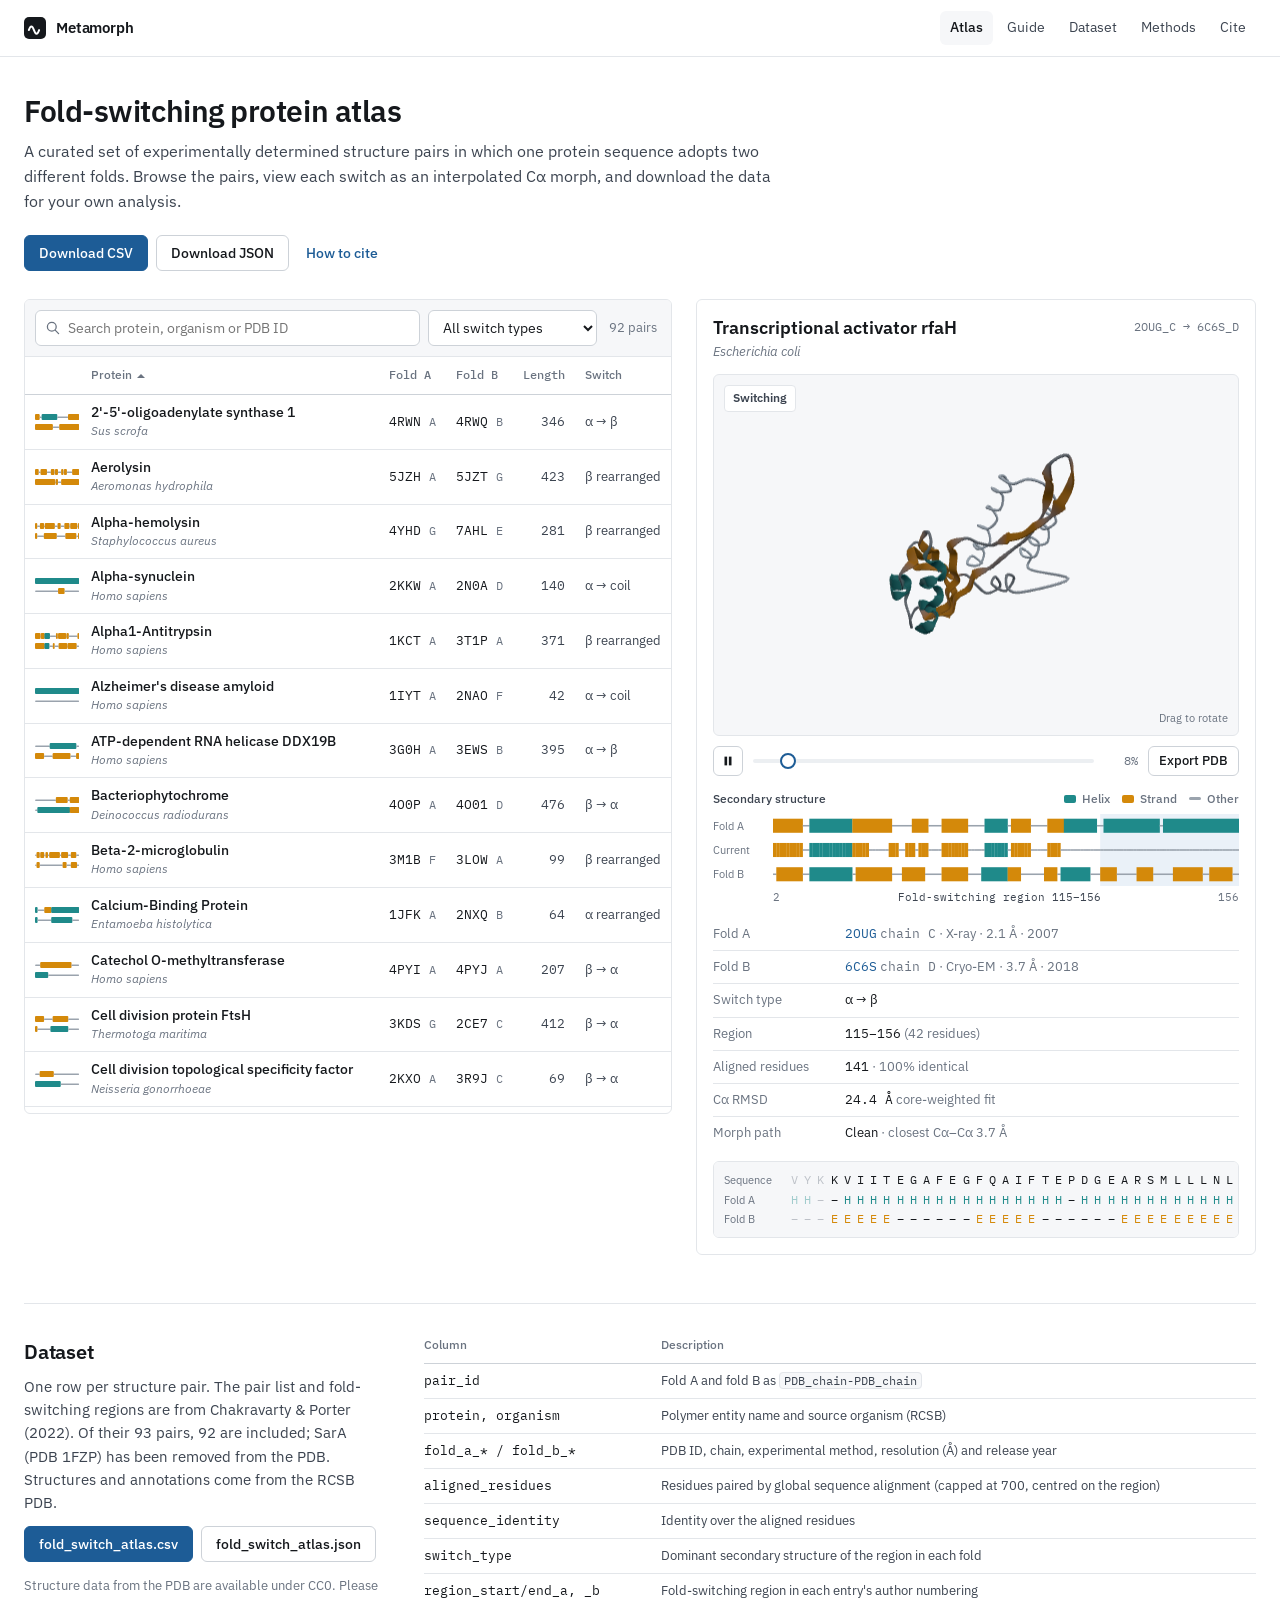
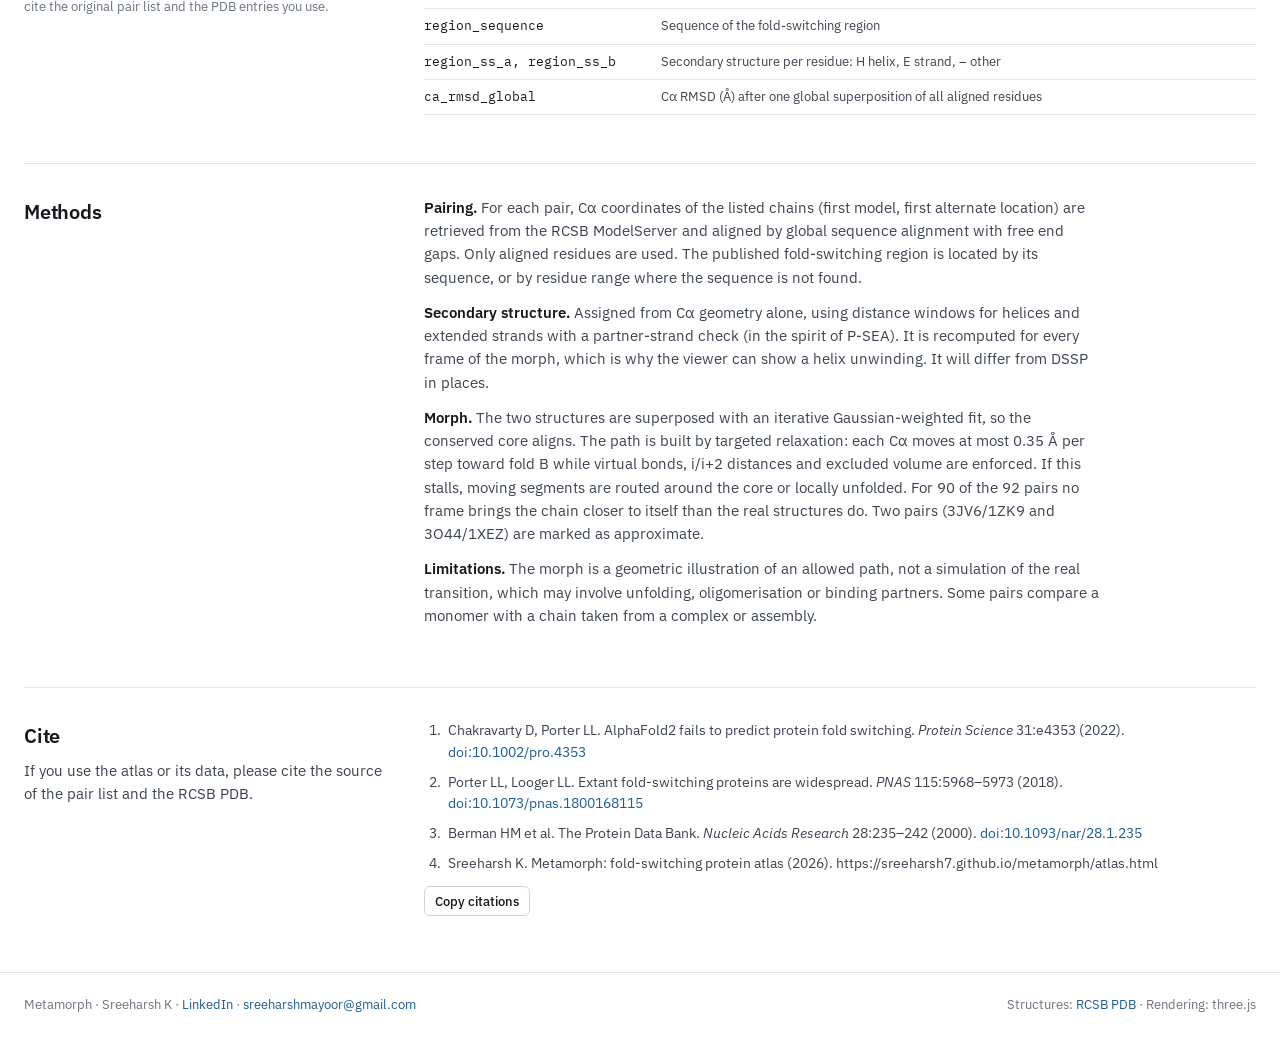
==== commit 71e16712: "Simplify the site and add contact details Remove the atlas header stats, the highlight toggle and th" ====
--- a/atlas.html
+++ b/atlas.html
@@ -36,12 +36,6 @@
   <section class="intro wrap">
     <h1>Fold-switching protein atlas</h1>
     <p class="intro-text">A curated set of experimentally determined structure pairs in which one protein sequence adopts two different folds. Browse the pairs, view each switch as an interpolated Cα morph, and download the data for your own analysis.</p>
-    <dl class="stats">
-      <div><dt>Structure pairs</dt><dd id="sPairs">92</dd></div>
-      <div><dt>PDB entries</dt><dd id="sEntries">–</dd></div>
-      <div><dt>Organisms</dt><dd id="sOrgs">–</dd></div>
-      <div><dt>Median length</dt><dd id="sLen">–</dd></div>
-    </dl>
     <div class="actions">
       <a class="btn primary" href="data/fold_switch_atlas.csv" download>Download CSV</a>
       <a class="btn" href="data/fold_switch_atlas.json" download>Download JSON</a>
@@ -98,11 +92,6 @@
         <button class="icon-btn" id="play" aria-label="Pause"><svg viewBox="0 0 16 16" aria-hidden="true"><rect x="4" y="3" width="3" height="10"/><rect x="9" y="3" width="3" height="10"/></svg></button>
         <input type="range" id="scrub" min="0" max="1000" value="0" aria-label="Morph progress">
         <span class="pct" id="pct">0%</span>
-        <div class="seg" role="group" aria-label="Highlight">
-          <button class="on" id="emRegion" title="Fade residues outside the fold-switching region">Region</button>
-          <button id="emMove" title="Fade residues by how little they move">Motion</button>
-          <button id="emNone">None</button>
-        </div>
         <button class="btn small" id="exportPdb" title="Download the morph as a multi-model Cα PDB file">Export PDB</button>
       </div>
 
@@ -122,22 +111,6 @@
     </aside>
   </section>
 
-  <section class="section wrap" id="compare">
-    <div class="section-grid">
-      <div>
-        <h2>Compare two structures</h2>
-        <p>Morph any two PDB entries of the same protein. The chains are paired by sequence alignment and the path is computed in your browser.</p>
-      </div>
-      <form class="compare" id="compareForm">
-        <div class="field"><label for="cA">Fold A · PDB ID</label><input id="cA" value="2QKE" maxlength="4" autocomplete="off" spellcheck="false"></div>
-        <div class="field narrow"><label for="cAc">Chain</label><input id="cAc" value="B" maxlength="4" autocomplete="off"></div>
-        <div class="field"><label for="cB">Fold B · PDB ID</label><input id="cB" value="5JYT" maxlength="4" autocomplete="off" spellcheck="false"></div>
-        <div class="field narrow"><label for="cBc">Chain</label><input id="cBc" value="A" maxlength="4" autocomplete="off"></div>
-        <button class="btn primary" type="submit" id="cGo">Compare</button>
-        <p class="status" id="cStatus" aria-live="polite"></p>
-      </form>
-    </div>
-  </section>
 
   <section class="section wrap" id="dataset">
     <div class="section-grid">
@@ -201,7 +174,7 @@
 
 <footer class="site-footer">
   <div class="wrap footer-row">
-    <span>Metamorph · Sreeharsh K · <a href="https://sreeharsh7.github.io" target="_blank" rel="noopener">sreeharsh7.github.io</a></span>
+    <span>Metamorph · Sreeharsh K · <a href="https://www.linkedin.com/in/sreeharsh-k-707462215/" target="_blank" rel="noopener">LinkedIn</a> · <a href="mailto:sreeharshmayoor@gmail.com">sreeharshmayoor@gmail.com</a></span>
     <span>Structures: <a href="https://www.rcsb.org" target="_blank" rel="noopener">RCSB PDB</a> · Rendering: three.js</span>
   </div>
 </footer>
--- a/css/atlas.css
+++ b/css/atlas.css
@@ -2,11 +2,6 @@
 .intro { padding-top: 36px; padding-bottom: 28px; }
 .intro h1 { font-size: 30px; line-height: 1.2; font-weight: 600; letter-spacing: -0.015em; margin: 0 0 10px; }
 .intro-text { max-width: 760px; color: var(--text-2); font-size: 16px; margin: 0 0 22px; }
-.stats { display: flex; gap: 0; margin: 0 0 22px; border: 1px solid var(--line); border-radius: var(--radius); width: max-content; max-width: 100%; }
-.stats div { padding: 10px 22px 10px 16px; border-left: 1px solid var(--line); }
-.stats div:first-child { border-left: 0; }
-.stats dt { font-size: 12px; color: var(--muted); }
-.stats dd { margin: 2px 0 0; font-size: 20px; font-weight: 600; letter-spacing: -0.01em; }
 .actions { display: flex; flex-wrap: wrap; gap: 8px; }
 
 /* workspace: table left, detail right */
@@ -106,12 +101,6 @@
 .fields td { padding: 7px 12px 7px 0; border-bottom: 1px solid var(--line); vertical-align: top; color: var(--text-2); }
 .fields td:first-child { font-family: var(--mono); font-size: 12.5px; color: var(--text); white-space: nowrap; }
 
-.compare { display: flex; flex-wrap: wrap; align-items: flex-end; gap: 10px; align-self: start; }
-.field { display: flex; flex-direction: column; gap: 4px; }
-.field label { font-size: 12px; color: var(--muted); }
-.field input { width: 120px; text-transform: uppercase; font-family: var(--mono); }
-.field.narrow input { width: 64px; }
-.compare .status { flex-basis: 100%; margin: 2px 0 0; min-height: 1.4em; }
 
 .cite-block { align-self: start; }
 .refs { margin: 0 0 12px; padding-left: 20px; color: var(--text-2); font-size: 14px; }
@@ -127,11 +116,6 @@
   .intro { padding-top: 22px; }
   .intro h1 { font-size: 24px; }
   .intro-text { font-size: 15px; }
-  .stats { width: 100%; display: grid; grid-template-columns: 1fr 1fr; }
-  .stats div { border-left: 0; border-top: 1px solid var(--line); padding: 8px 12px; }
-  .stats div:nth-child(-n+2) { border-top: 0; }
-  .stats div:nth-child(even) { border-left: 1px solid var(--line); }
-  .stats dd { font-size: 18px; }
   .nav a[href^="#"] { display: none; }
   .c-b, .c-num { display: none; }
   .c-glyph { width: 50px; }
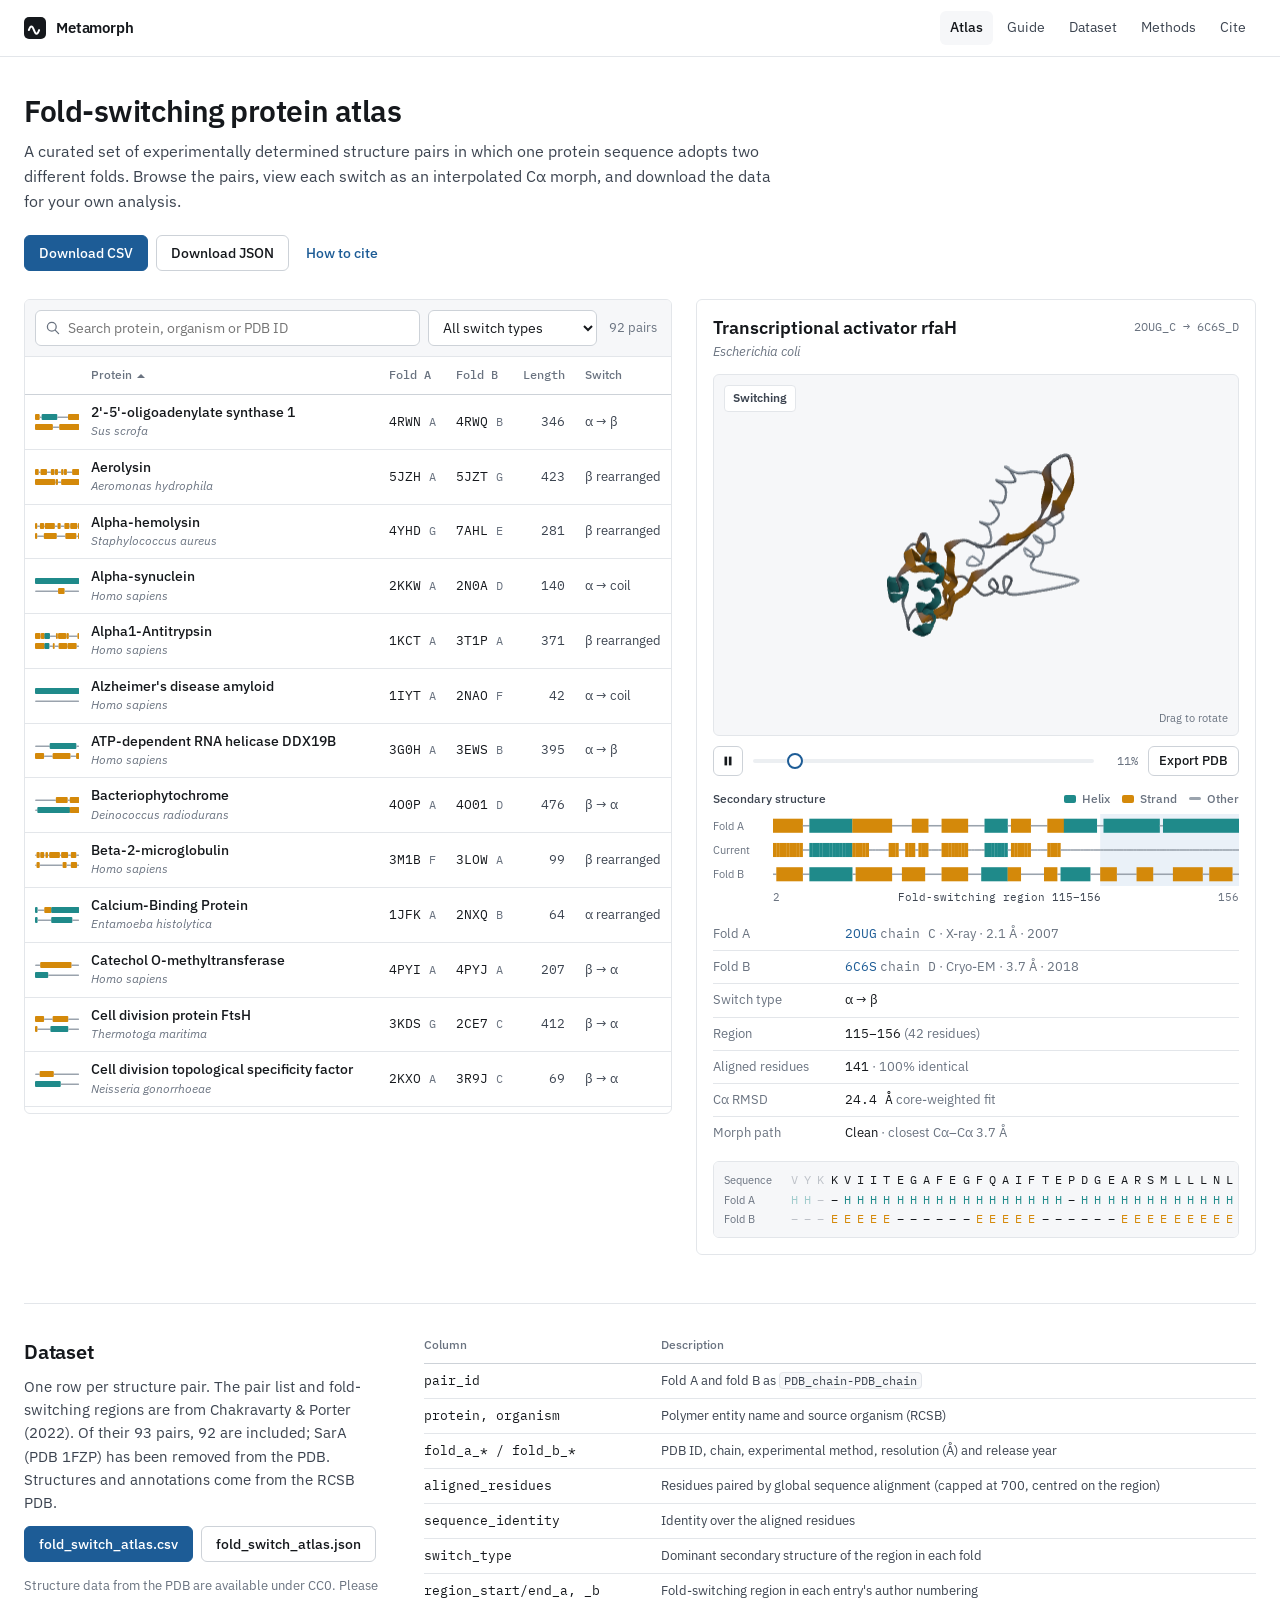
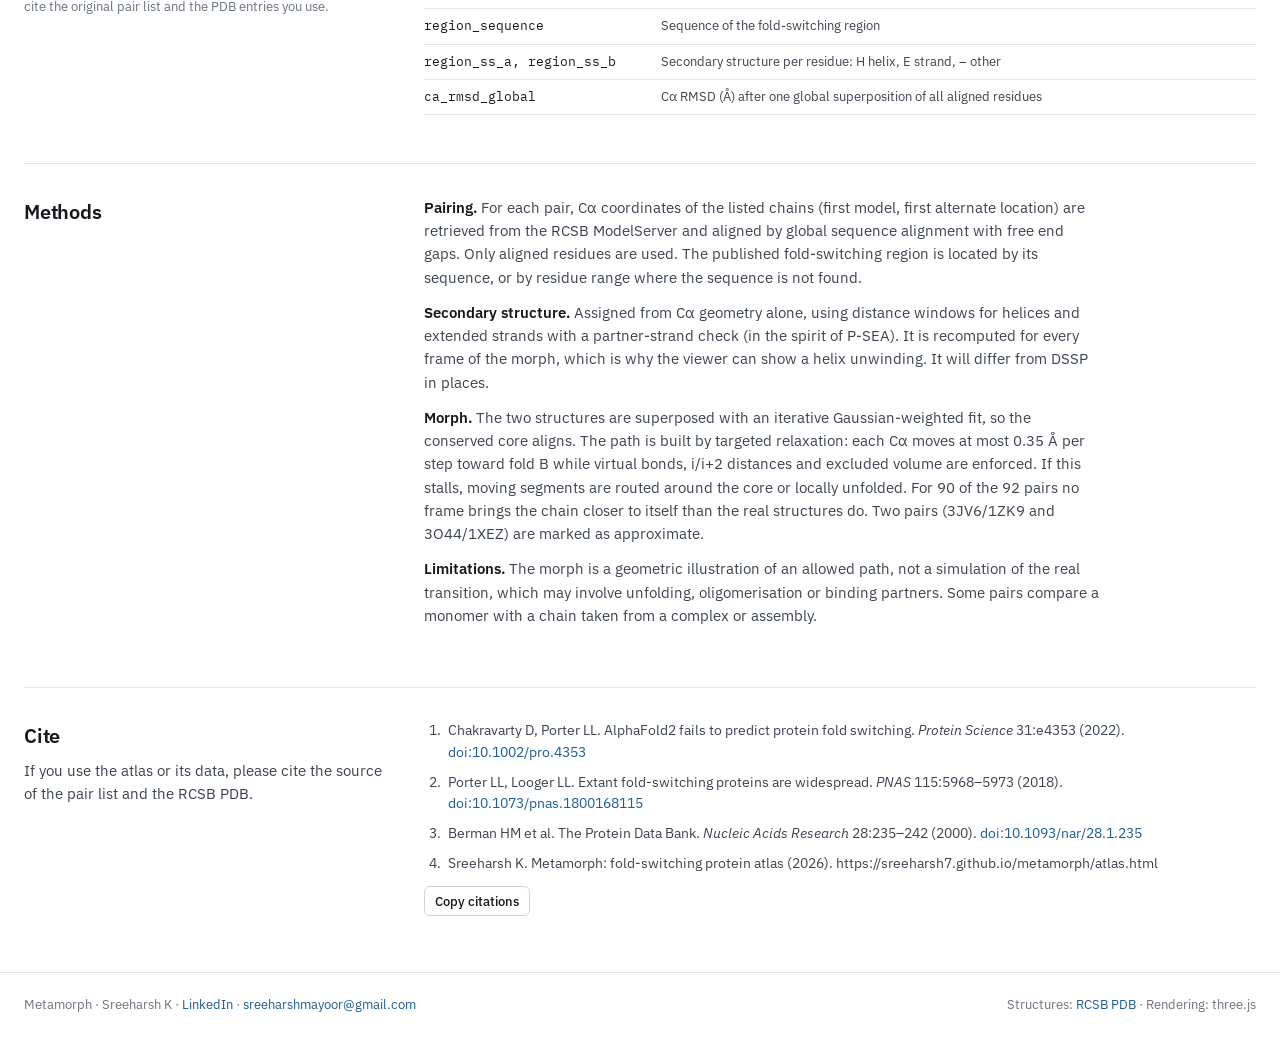
==== commit c014a295: "Version the page scripts and styles so browsers drop cached copies Old cached atlas.js/app.js expect" ====
--- a/atlas.html
+++ b/atlas.html
@@ -12,8 +12,8 @@
 <link rel="preconnect" href="https://fonts.googleapis.com">
 <link rel="preconnect" href="https://fonts.gstatic.com" crossorigin>
 <link href="https://fonts.googleapis.com/css2?family=IBM+Plex+Mono:wght@400;500&family=IBM+Plex+Sans:wght@400;500;600&display=swap" rel="stylesheet">
-<link rel="stylesheet" href="css/base.css">
-<link rel="stylesheet" href="css/atlas.css">
+<link rel="stylesheet" href="css/base.css?v=20261028">
+<link rel="stylesheet" href="css/atlas.css?v=20261028">
 <script type="importmap">
 { "imports": { "three": "./vendor/three/build/three.module.min.js" } }
 </script>
@@ -178,6 +178,6 @@
     <span>Structures: <a href="https://www.rcsb.org" target="_blank" rel="noopener">RCSB PDB</a> · Rendering: three.js</span>
   </div>
 </footer>
-<script type="module" src="js/atlas.js"></script>
+<script type="module" src="js/atlas.js?v=20261028"></script>
 </body>
 </html>
